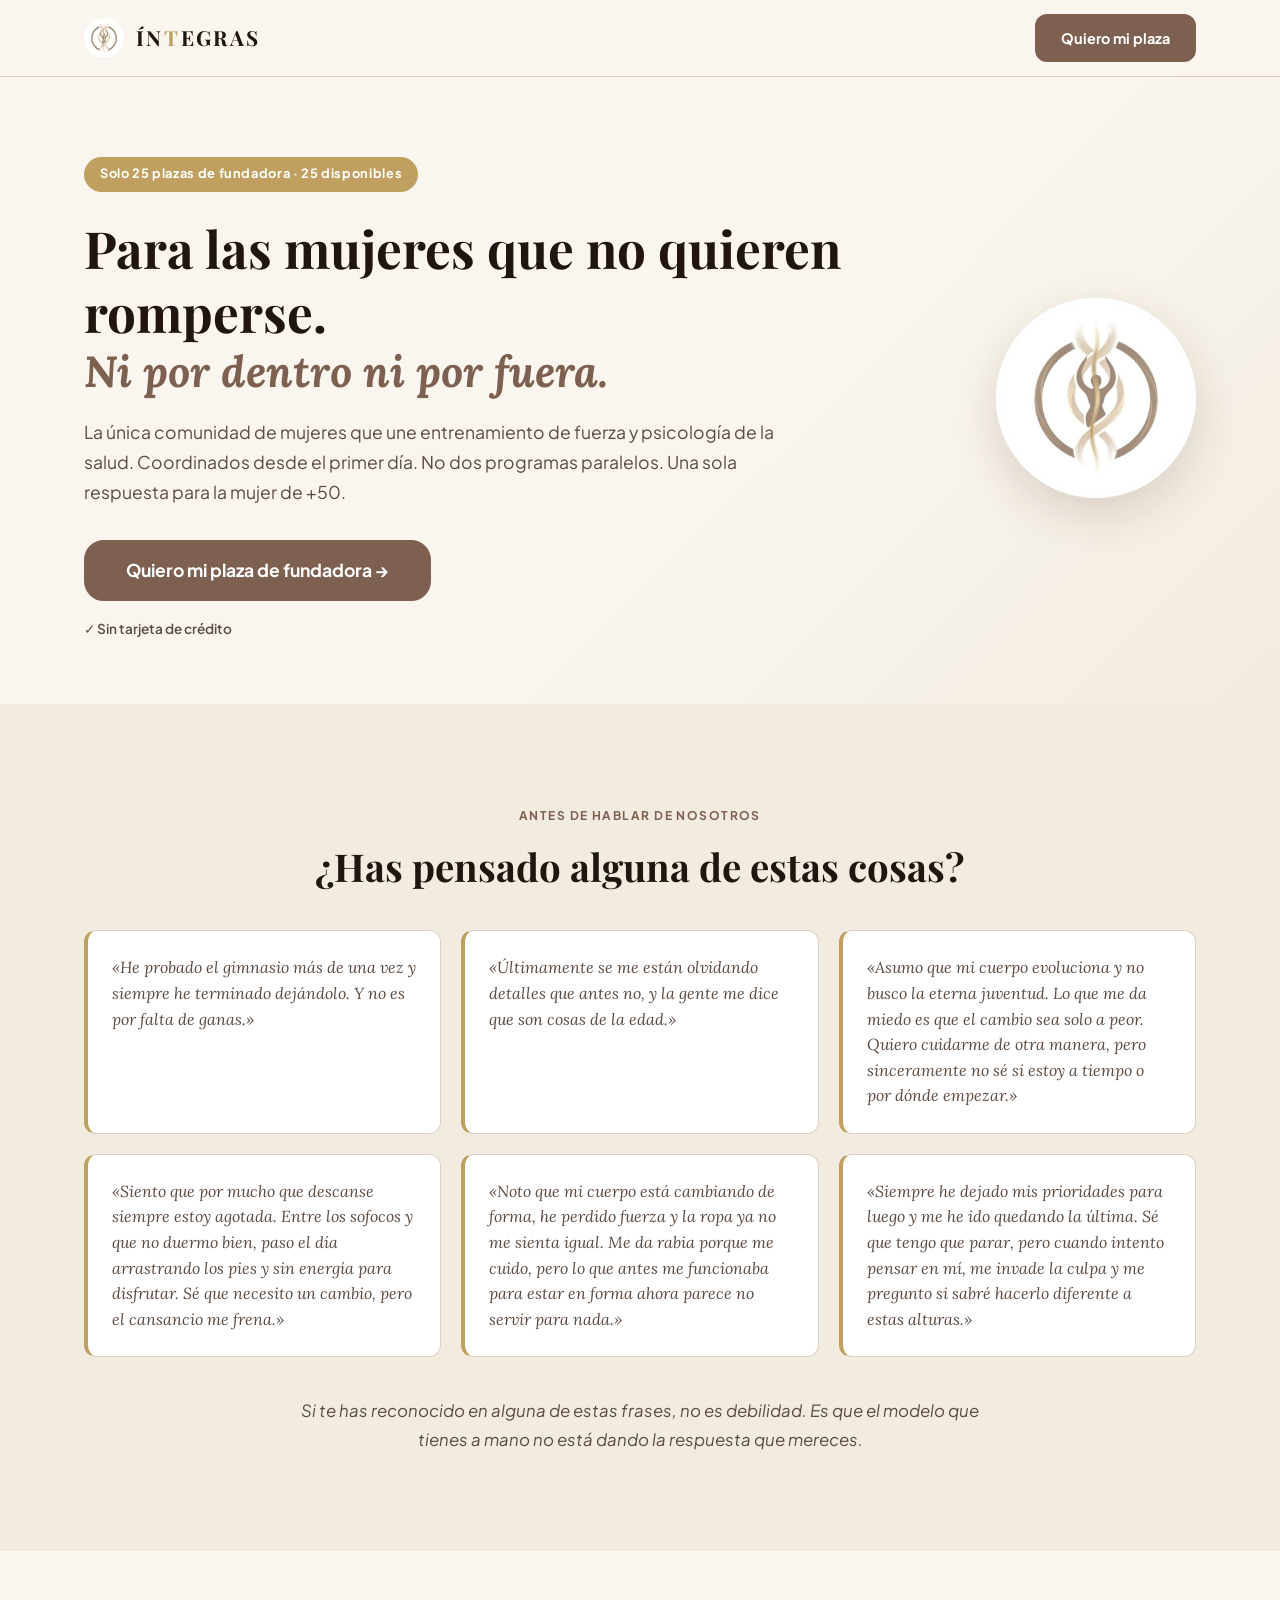
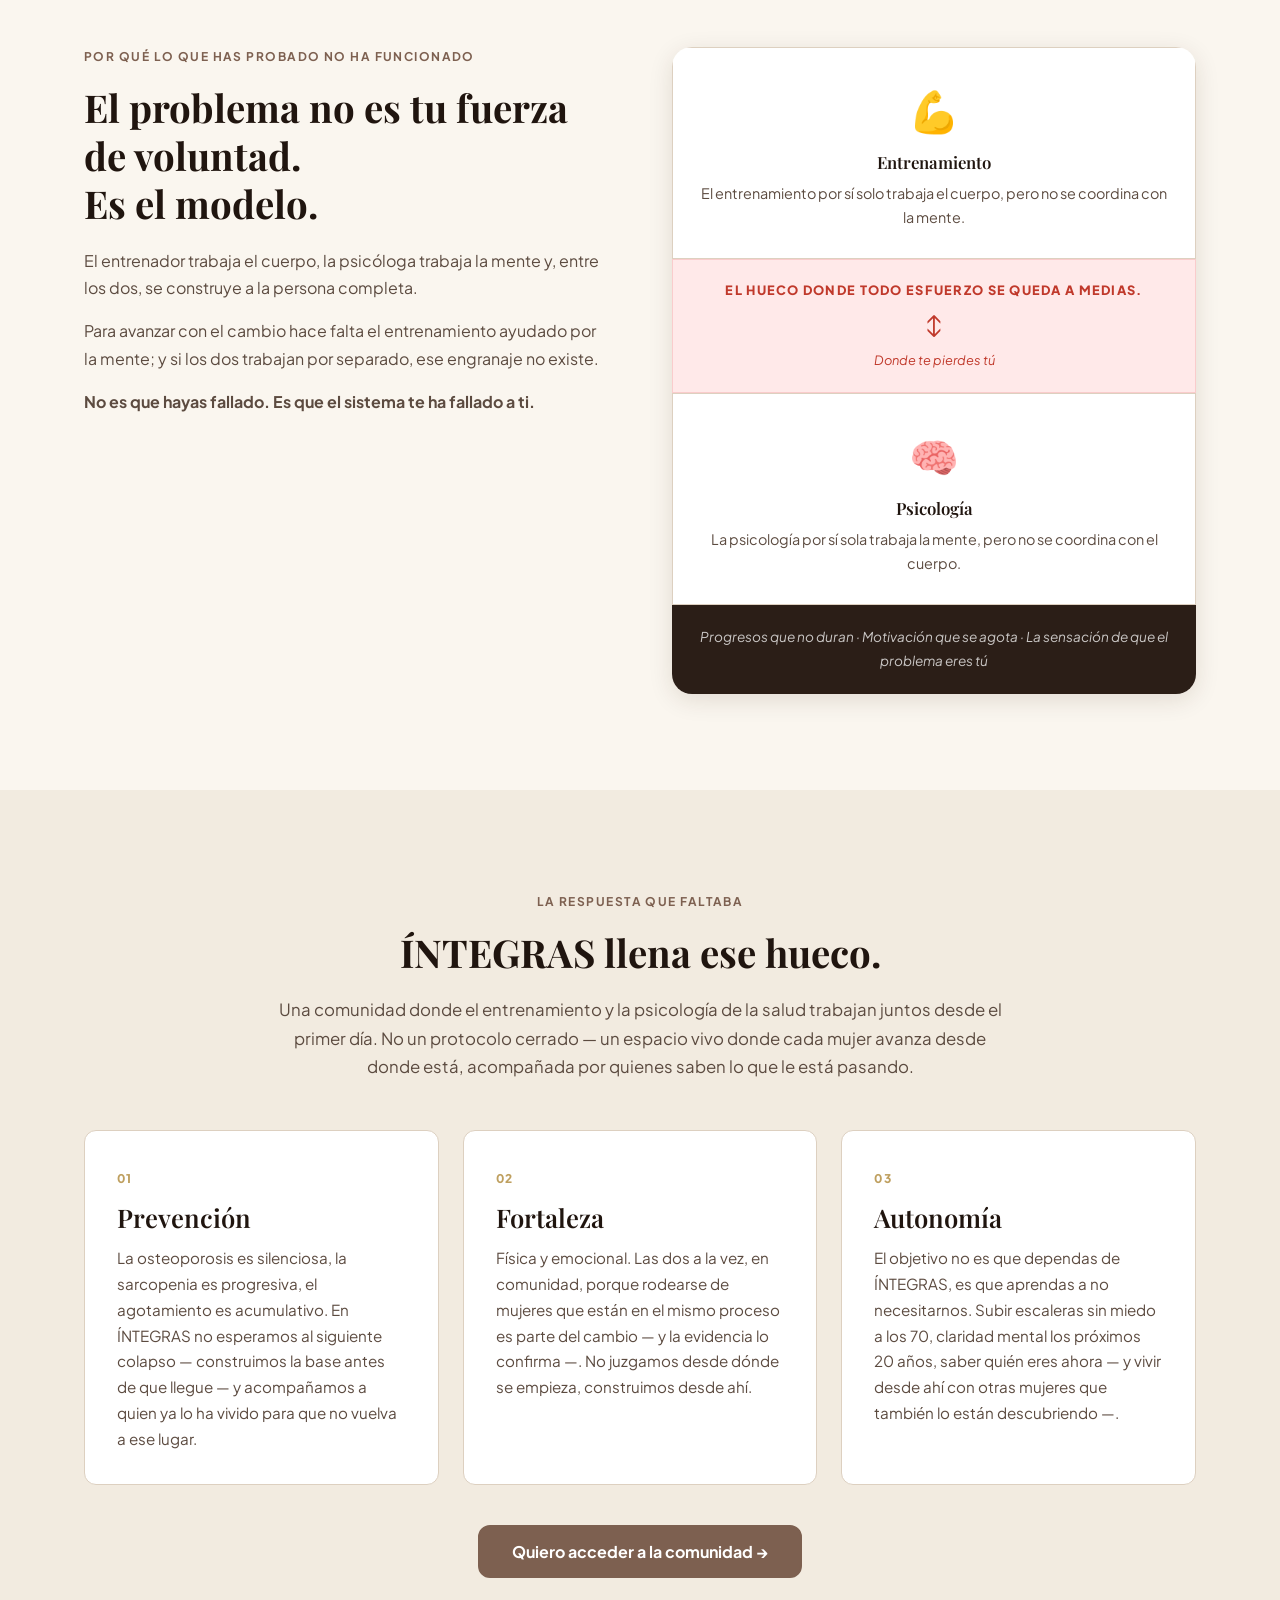
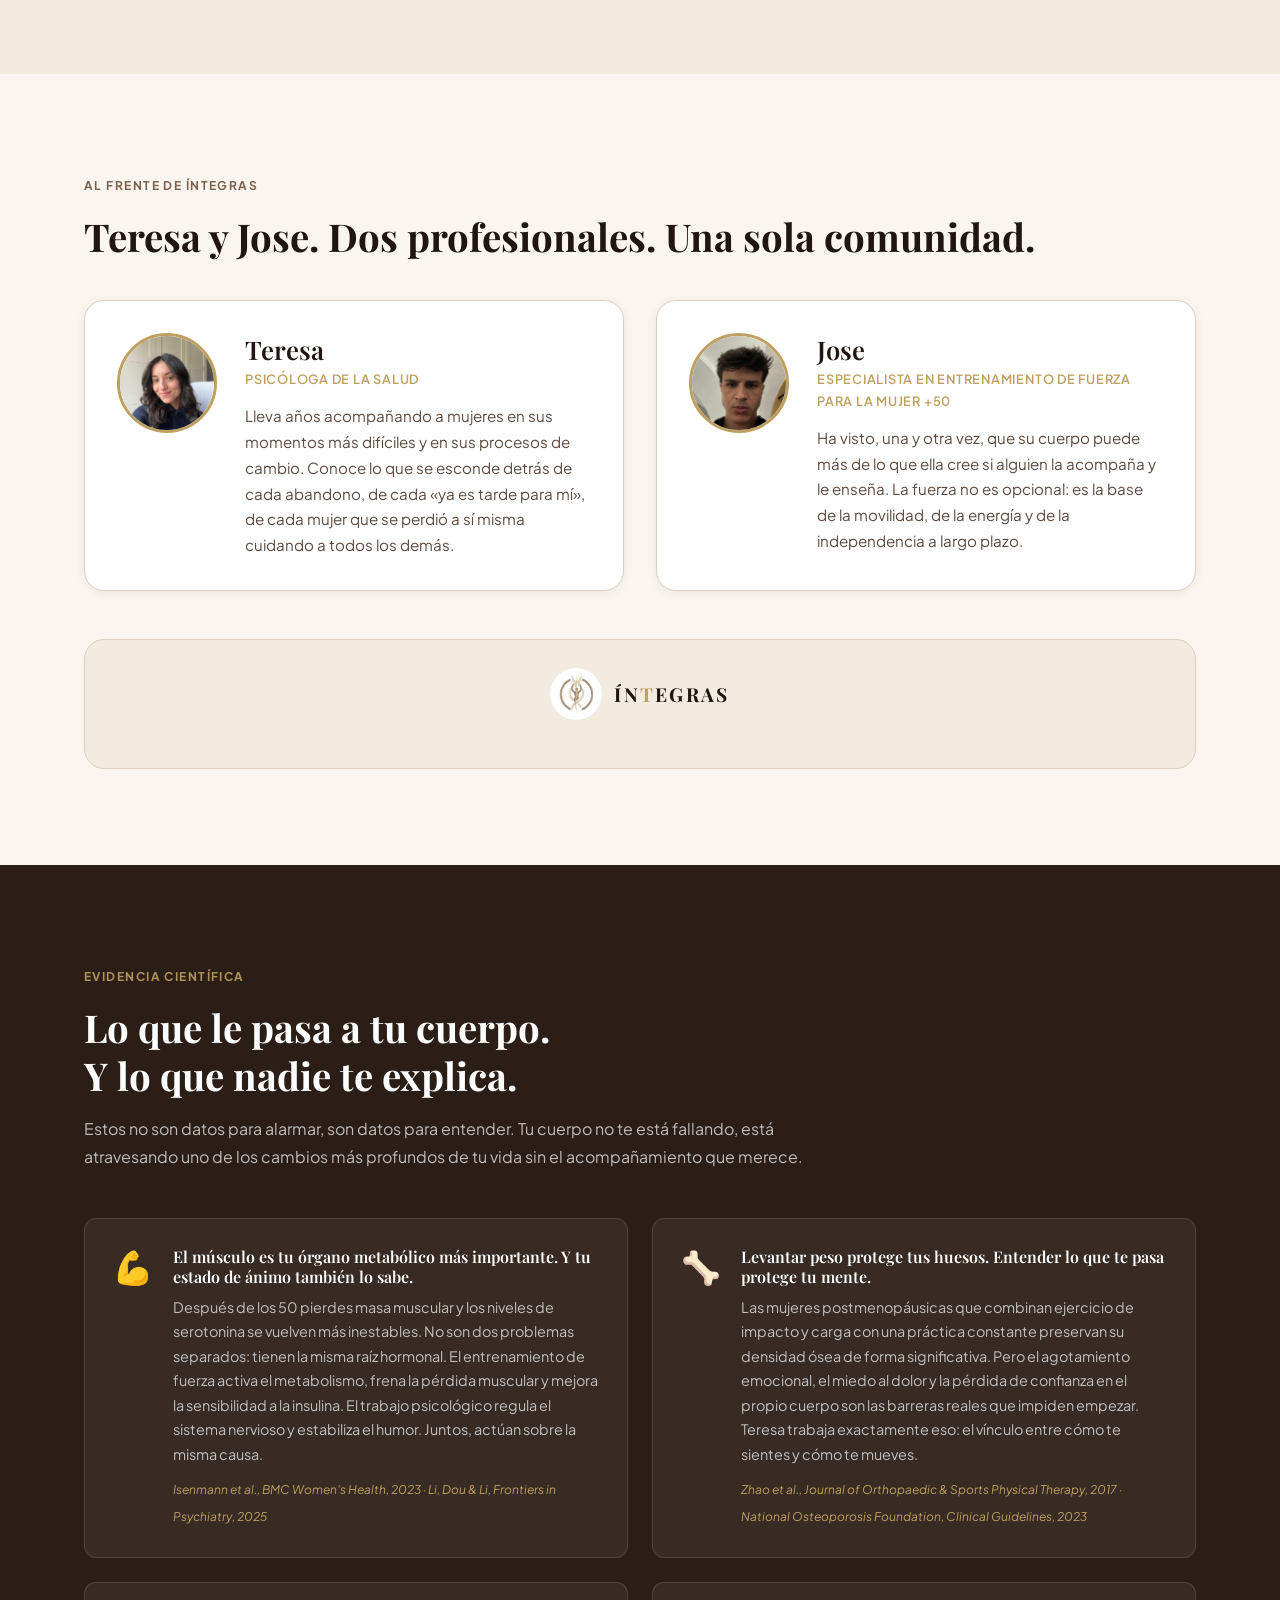
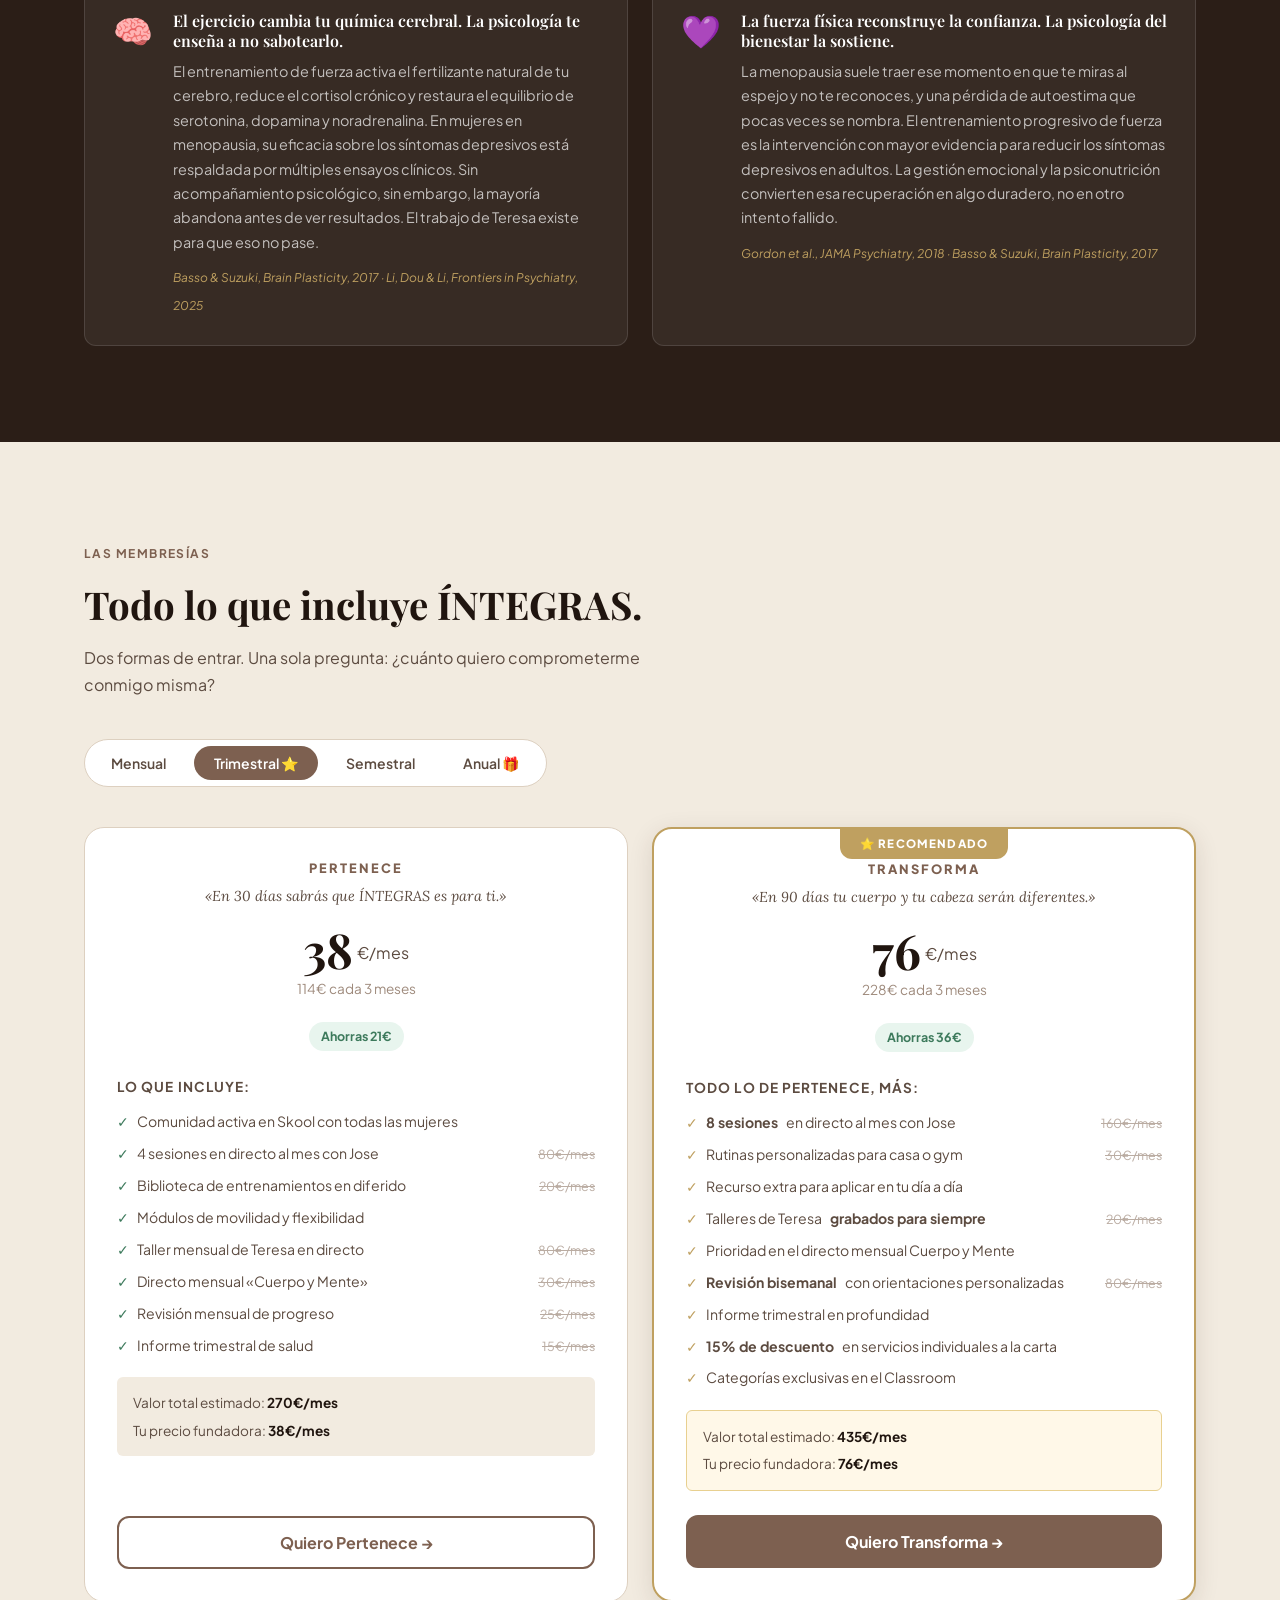
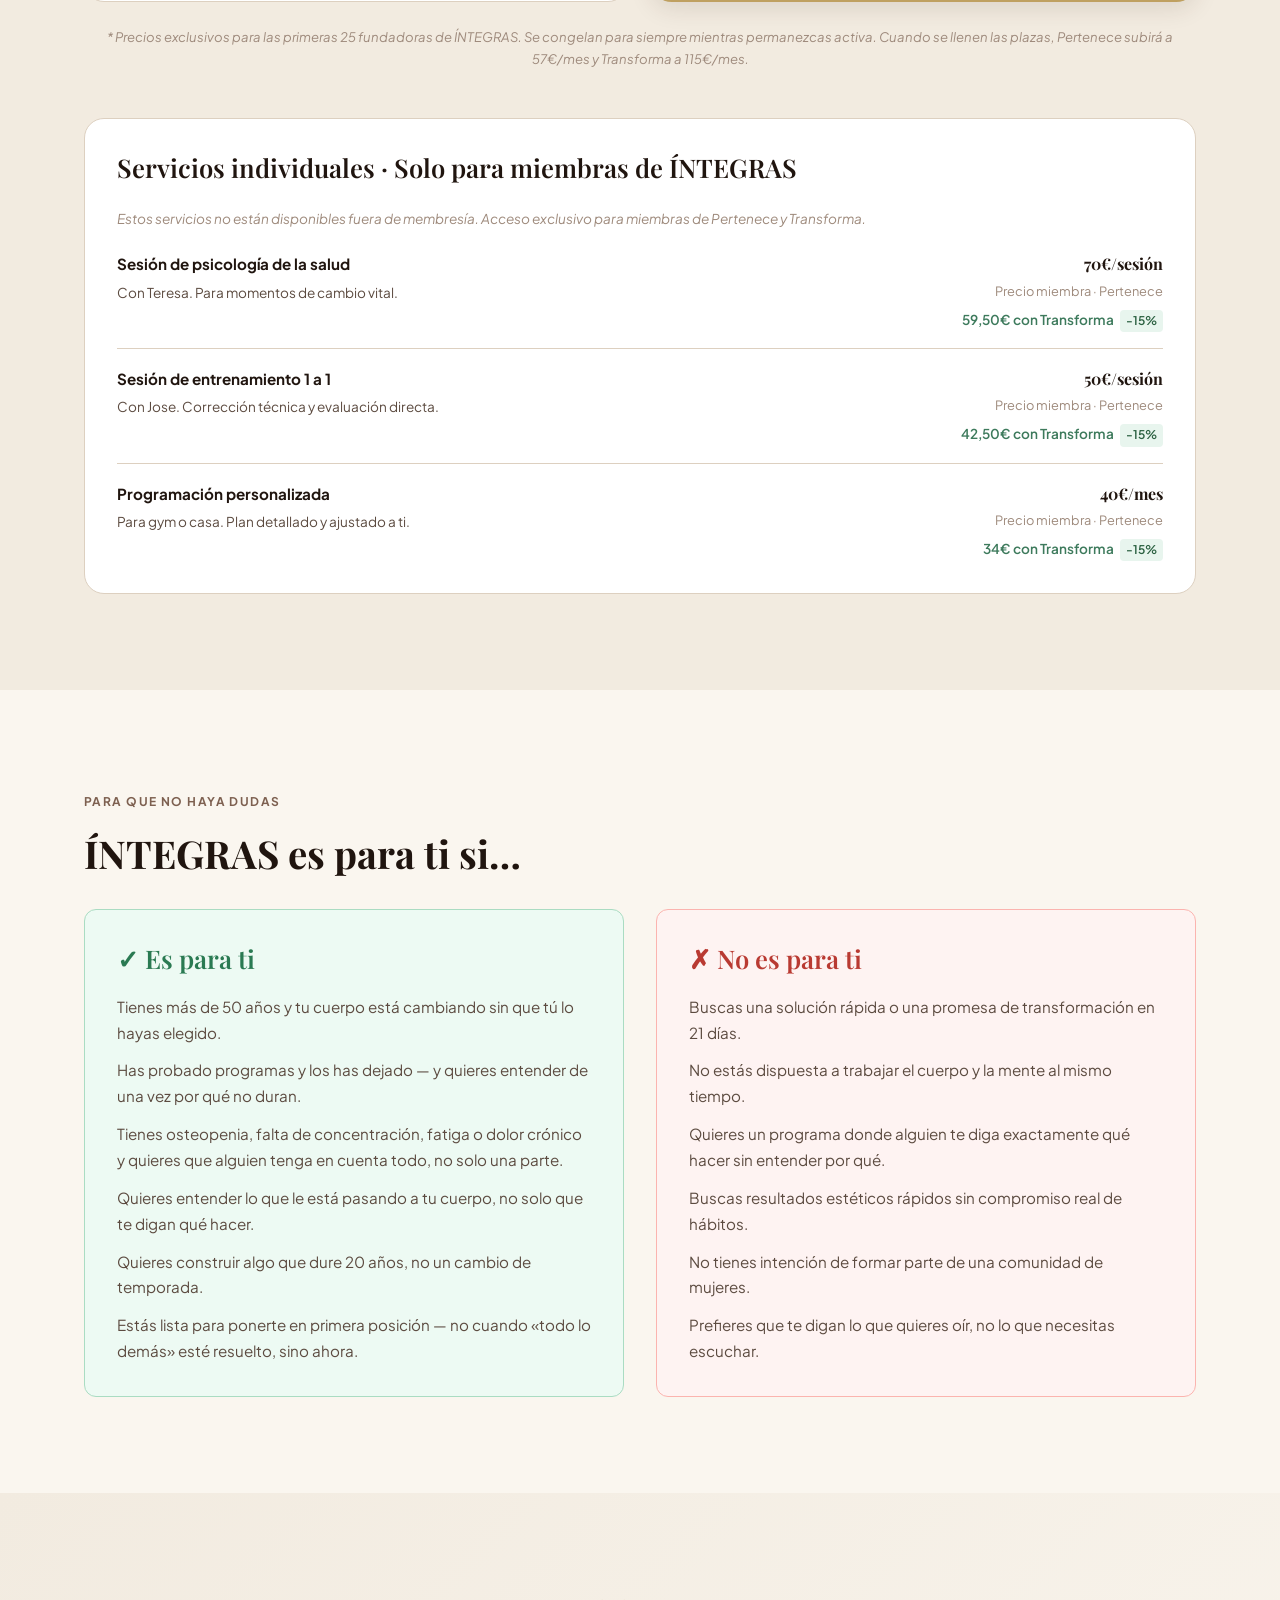
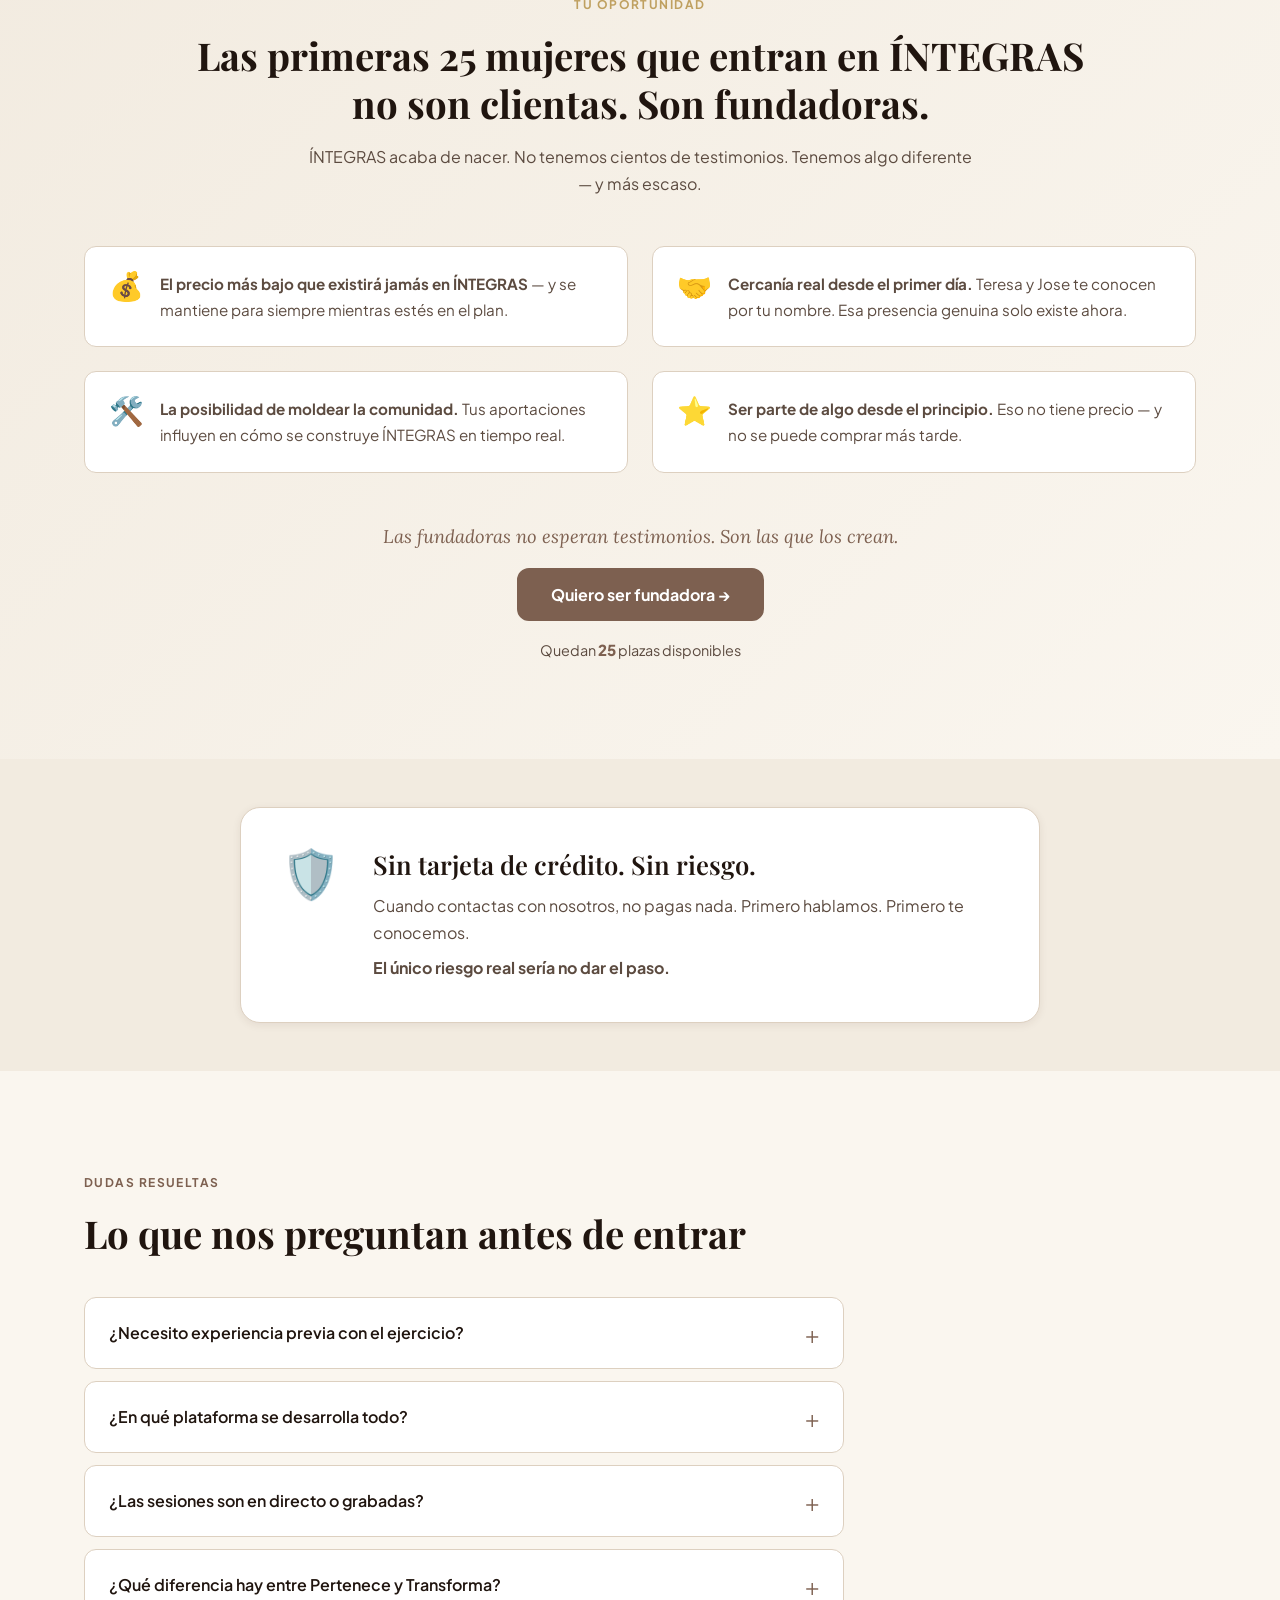
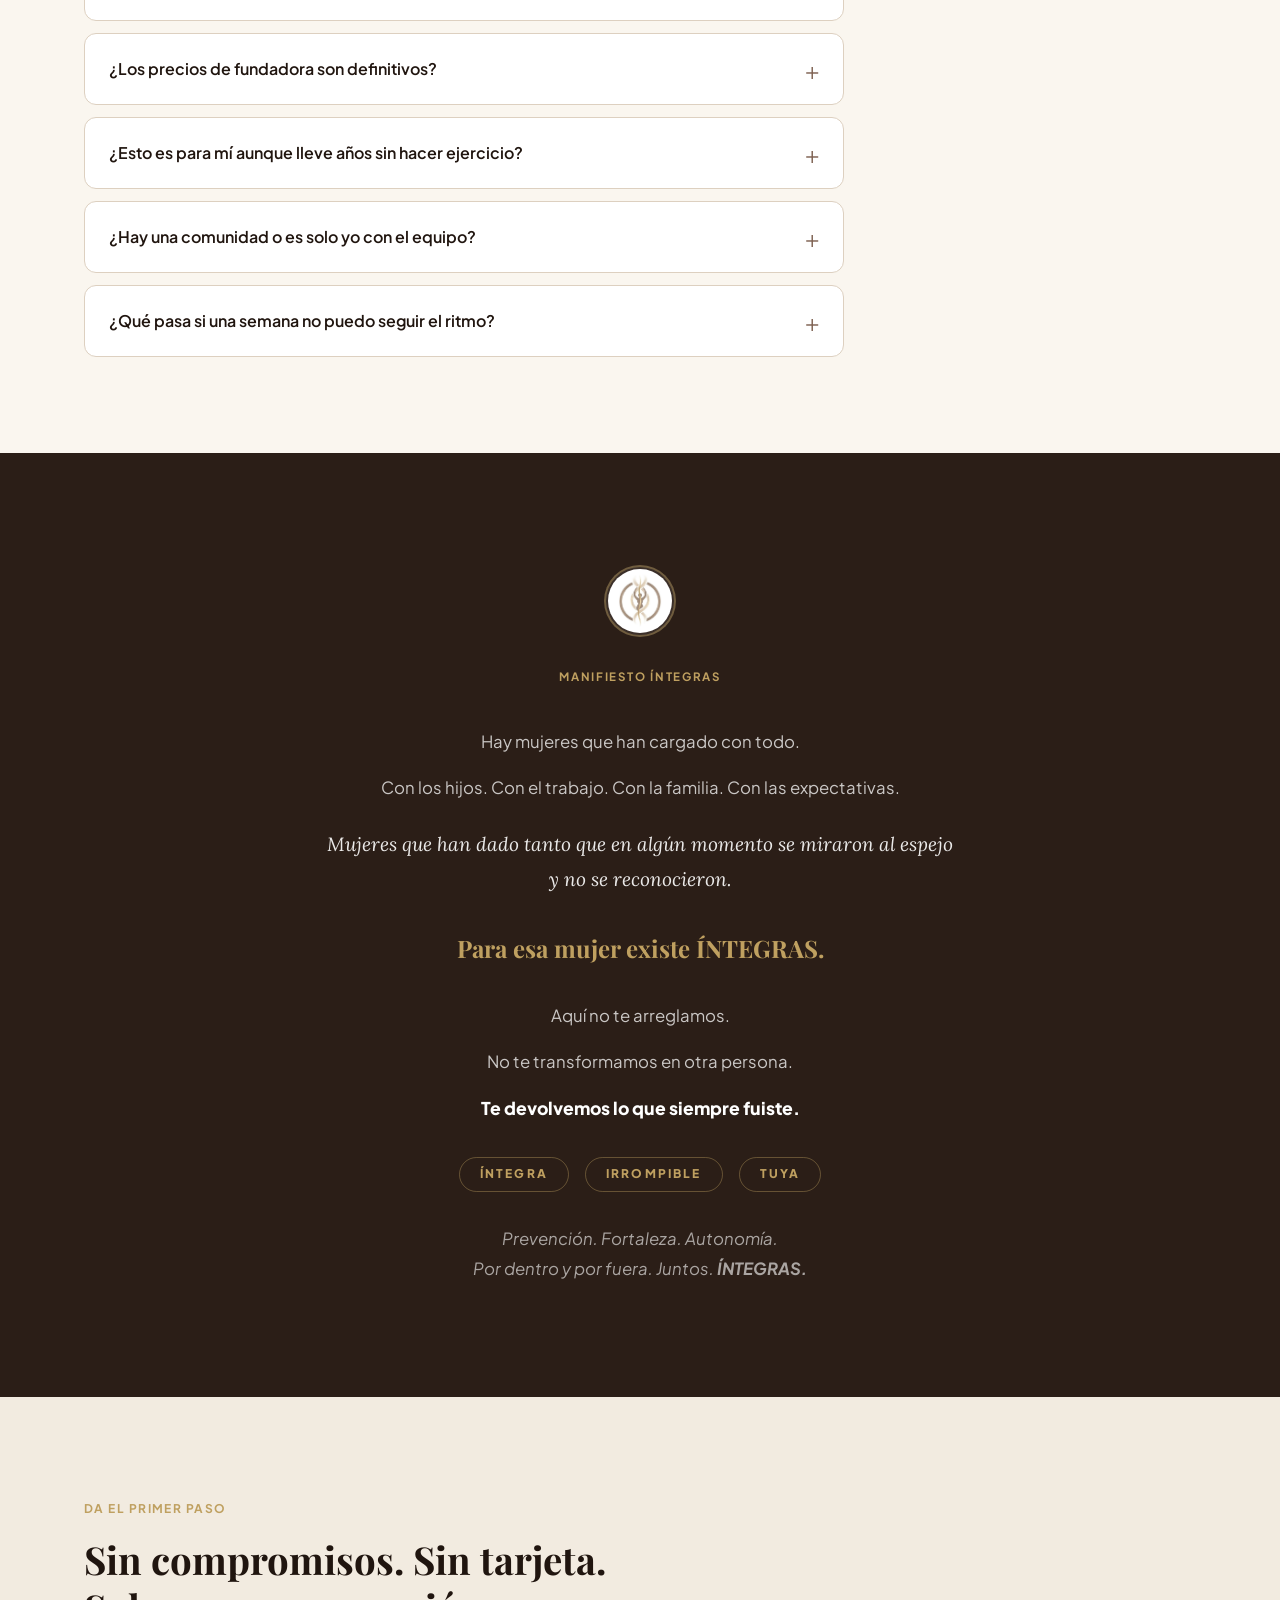
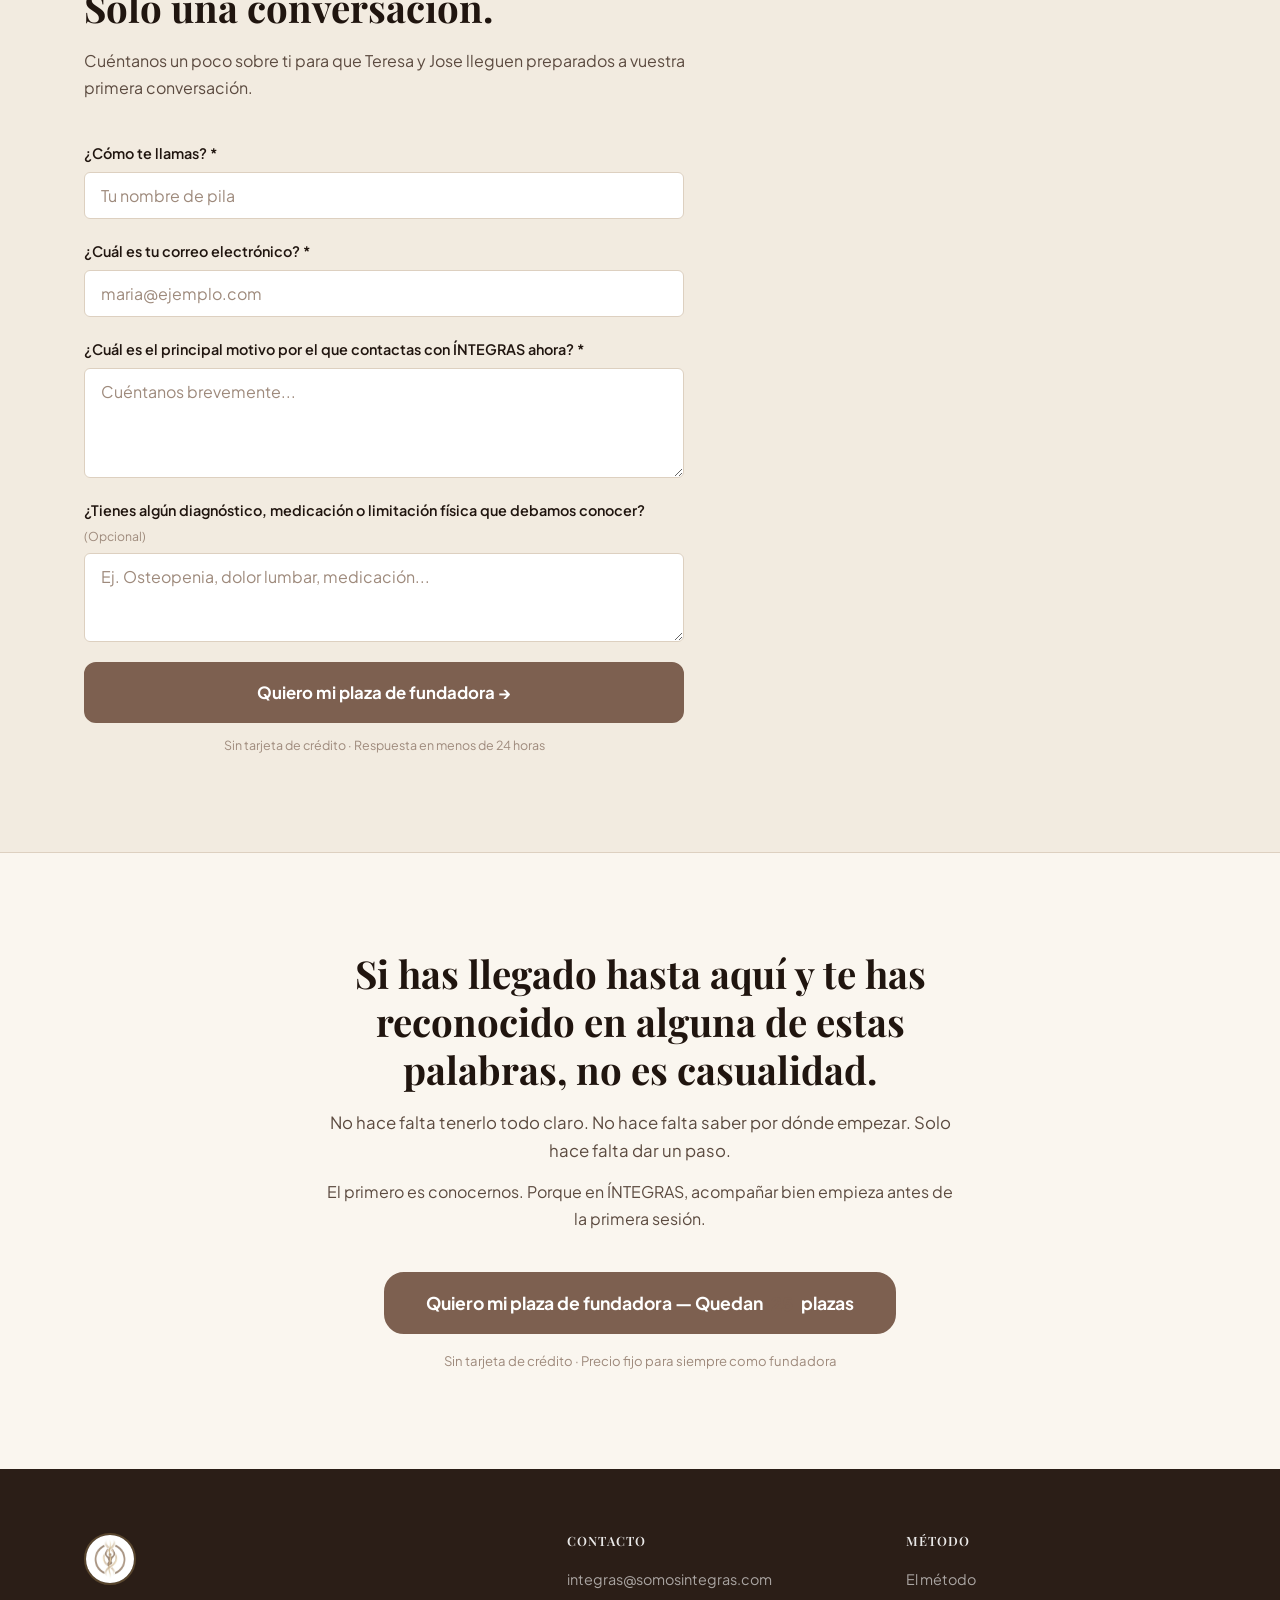
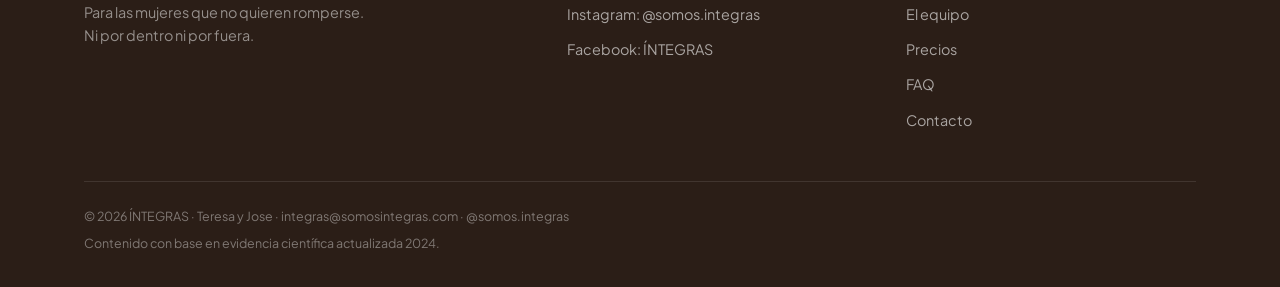
==== html/index.html @ 18d64b62 "feat: implement dynamic pricing selection, modal interactions, and lead capture logic" ====
<!DOCTYPE html>
<html lang="es">
<head>
    <meta charset="UTF-8">
    <meta name="viewport" content="width=device-width, initial-scale=1.0">
    <title>ÍNTEGRAS — Para las mujeres que no quieren romperse</title>

    <meta name="description" content="Entrenamiento de fuerza y psicología de la salud, coordinados. El método para la mujer de +50 que ya ha decidido que es su momento.">
    <meta property="og:title" content="ÍNTEGRAS — Para las mujeres que no quieren romperse">
    <meta property="og:description" content="El primer método que une fuerza y mente, coordinados desde el primer día.">
    <meta property="og:image" content="../images/logo.jpg">
    <meta property="og:type" content="website">
    <meta name="twitter:card" content="summary_large_image">

    <link rel="icon" href="data:image/svg+xml,<svg xmlns=%22http://www.w3.org/2000/svg%22 viewBox=%220 0 100 100%22><text y=%22.9em%22 font-size=%2290%22>💪</text></svg>">
    <link rel="preconnect" href="https://fonts.googleapis.com">
    <link rel="preconnect" href="https://fonts.gstatic.com" crossorigin>
    <link href="https://fonts.googleapis.com/css2?family=Lora:ital,wght@0,400;0,600;1,400;1,600&family=Playfair+Display:ital,wght@0,700;1,700&family=Plus+Jakarta+Sans:wght@400;600;700;800&display=swap" rel="stylesheet">
    <link rel="stylesheet" href="../css/styles.css">
</head>
<body>

<!-- ============================================================
     HEADER — Logo + CTA única (Peep Laja: eliminar salidas)
     ============================================================ -->
<header class="header" id="top">
    <div class="container header-inner">
        <a href="#top" class="logo">
            <img src="../images/logo.jpg" alt="ÍNTEGRAS" class="logo-img">
            <span>ÍN<em>T</em>EGRAS</span>
        </a>
        <button class="btn-cta header-cta js-open-modal">Quiero mi plaza</button>
    </div>
</header>


<!-- ============================================================
     SECCIÓN 1 — HERO
     Wiebe: responde ¿qué es? ¿para quién? ¿qué hace por mí?
     Aagaard: CTA en primera persona + sub-copy que elimina ansiedad
     ============================================================ -->
<section class="hero" id="inicio">
    <div class="container hero-inner">
        <div class="hero-copy">
            <span class="urgency-pill">Solo 25 plazas de fundadora · <strong>25 disponibles</strong></span>

            <h1>
                Para las mujeres que no quieren romperse.<br>
                <span class="serif">Ni por dentro ni por fuera.</span>
            </h1>

            <p class="hero-sub">
                La única comunidad de mujeres que une entrenamiento de fuerza y psicología de la salud.
                Coordinados desde el primer día. No dos programas paralelos.
                Una sola respuesta para la mujer de +50.
            </p>

            <div class="hero-cta-group">
                <button class="btn-cta btn-lg js-open-modal">
                    Quiero mi plaza de fundadora →
                </button>
                <ul class="trust-bar">
                    <li>✓ Sin tarjeta de crédito</li>
                </ul>
            </div>
        </div>

        <div class="hero-visual">
            <img src="../images/logo.jpg" alt="ÍNTEGRAS" class="hero-logo-img">
        </div>
    </div>
</section>


<!-- ============================================================
     SECCIÓN 2 — RECONOCIMIENTO (Voice of Customer — Wiebe)
     Usa sus propias palabras. Antes de hablar del producto.
     ============================================================ -->
<section class="reconocimiento anim" id="reconocimiento">
    <div class="container">
        <span class="section-label">Antes de hablar de nosotros</span>
        <h2>¿Has pensado alguna de estas cosas?</h2>

        <div class="voc-grid">
            <div class="voc-item anim delay-1">
                «He probado el gimnasio más de una vez y siempre he terminado dejándolo. Y no es por falta de ganas.»
            </div>
            <div class="voc-item anim delay-2">
                «Últimamente se me están olvidando detalles que antes no, y la gente me dice que son cosas de la edad.»
            </div>
            <div class="voc-item anim delay-3">
                «Asumo que mi cuerpo evoluciona y no busco la eterna juventud. Lo que me da miedo es que el cambio sea solo a peor. Quiero cuidarme de otra manera, pero sinceramente no sé si estoy a tiempo o por dónde empezar.»
            </div>
            <div class="voc-item anim delay-4">
                «Siento que por mucho que descanse siempre estoy agotada. Entre los sofocos y que no duermo bien, paso el día arrastrando los pies y sin energía para disfrutar. Sé que necesito un cambio, pero el cansancio me frena.»
            </div>
            <div class="voc-item anim delay-1">
                «Noto que mi cuerpo está cambiando de forma, he perdido fuerza y la ropa ya no me sienta igual. Me da rabia porque me cuido, pero lo que antes me funcionaba para estar en forma ahora parece no servir para nada.»
            </div>
            <div class="voc-item anim delay-2">
                «Siempre he dejado mis prioridades para luego y me he ido quedando la última. Sé que tengo que parar, pero cuando intento pensar en mí, me invade la culpa y me pregunto si sabré hacerlo diferente a estas alturas.»
            </div>
        </div>

        <p class="voc-cierre anim">
            Si te has reconocido en alguna de estas frases, no es debilidad.
            Es que el modelo que tienes a mano no está dando la respuesta que mereces.
        </p>
    </div>
</section>


<!-- ============================================================
     SECCIÓN 3 — LA CAUSA RAÍZ (Schwartz: el mecanismo único)
     Por qué todo lo anterior falla. El hueco que ÍNTEGRAS llena.
     ============================================================ -->
<section class="causa anim" id="causa">
    <div class="container causa-inner">
        <div class="causa-copy">
            <span class="section-label">Por qué lo que has probado no ha funcionado</span>
            <h2>El problema no es tu fuerza de voluntad.<br>Es el modelo.</h2>
            <p>El entrenador trabaja el cuerpo, la psicóloga trabaja la mente y, entre los dos, se construye a la persona completa.</p>
            <p>Para avanzar con el cambio hace falta el entrenamiento ayudado por la mente; y si los dos trabajan por separado, ese engranaje no existe.</p>
            <p><strong>No es que hayas fallado. Es que el sistema te ha fallado a ti.</strong></p>
        </div>

        <div class="causa-diagram anim delay-2">
            <div class="diagrama-bloque bloque-a">
                <span>💪</span>
                <h4>Entrenamiento</h4>
                <p>El entrenamiento por sí solo trabaja el cuerpo, pero no se coordina con la mente.</p>
            </div>
            <div class="diagrama-gap">
                <span class="gap-label">El hueco donde todo esfuerzo se queda a medias.</span>
                <span class="gap-icon">↕</span>
                <small>Donde te pierdes tú</small>
            </div>
            <div class="diagrama-bloque bloque-b">
                <span>🧠</span>
                <h4>Psicología</h4>
                <p>La psicología por sí sola trabaja la mente, pero no se coordina con el cuerpo.</p>
            </div>
            <div class="diagrama-resultado">
                Progresos que no duran · Motivación que se agota · La sensación de que el problema eres tú
            </div>
        </div>
    </div>
</section>


<!-- ============================================================
     SECCIÓN 4 — LA SOLUCIÓN (Big Idea — Schwartz)
     El mecanismo único. Cómo ÍNTEGRAS resuelve lo que falla.
     ============================================================ -->
<section class="solucion anim" id="metodo">
    <div class="container">
        <span class="section-label">La respuesta que faltaba</span>
        <h2>ÍNTEGRAS llena ese hueco.</h2>
        <p class="solucion-sub">
            Una comunidad donde el entrenamiento y la psicología de la salud trabajan juntos desde el primer día.
            No un protocolo cerrado — un espacio vivo donde cada mujer avanza desde donde está,
            acompañada por quienes saben lo que le está pasando.
        </p>

        <div class="pilares-grid">
            <div class="pilar-card anim delay-1">
                <span class="pilar-num">01</span>
                <h3>Prevención</h3>
                <p>La osteoporosis es silenciosa, la sarcopenia es progresiva, el agotamiento es acumulativo. En ÍNTEGRAS no esperamos al siguiente colapso — construimos la base antes de que llegue — y acompañamos a quien ya lo ha vivido para que no vuelva a ese lugar.</p>
            </div>
            <div class="pilar-card anim delay-2">
                <span class="pilar-num">02</span>
                <h3>Fortaleza</h3>
                <p>Física y emocional. Las dos a la vez, en comunidad, porque rodearse de mujeres que están en el mismo proceso es parte del cambio — y la evidencia lo confirma —. No juzgamos desde dónde se empieza, construimos desde ahí.</p>
            </div>
            <div class="pilar-card anim delay-3">
                <span class="pilar-num">03</span>
                <h3>Autonomía</h3>
                <p>El objetivo no es que dependas de ÍNTEGRAS, es que aprendas a no necesitarnos. Subir escaleras sin miedo a los 70, claridad mental los próximos 20 años, saber quién eres ahora — y vivir desde ahí con otras mujeres que también lo están descubriendo —.</p>
            </div>
        </div>

        <div class="solucion-cta">
            <button class="btn-cta js-open-modal">Quiero acceder a la comunidad →</button>
        </div>
    </div>
</section>


<!-- ============================================================
     SECCIÓN 5 — EL EQUIPO (Credibilidad — Peep Laja)
     Trust building. Personas reales, no perfiles corporativos.
     ============================================================ -->
<section class="equipo anim" id="equipo">
    <div class="container">
        <span class="section-label">Al frente de ÍNTEGRAS</span>
        <h2>Teresa y Jose. Dos profesionales. Una sola comunidad.</h2>

        <div class="equipo-grid">
            <div class="equipo-card anim delay-1">
                <div class="equipo-foto-wrap">
                    <img src="../images/teresa.jpg" alt="Teresa, psicóloga de la salud en ÍNTEGRAS" class="equipo-foto foto-teresa">
                </div>
                <div class="equipo-info">
                    <h3>Teresa</h3>
                    <span class="equipo-rol">Psicóloga de la salud</span>
                    <p>Lleva años acompañando a mujeres en sus momentos más difíciles y en sus procesos de cambio. Conoce lo que se esconde detrás de cada abandono, de cada «ya es tarde para mí», de cada mujer que se perdió a sí misma cuidando a todos los demás.</p>
                </div>
            </div>

            <div class="equipo-card anim delay-2">
                <div class="equipo-foto-wrap">
                    <img src="../images/jose.jpg" alt="Jose, especialista en entrenamiento de fuerza para mujer +50" class="equipo-foto foto-jose">
                </div>
                <div class="equipo-info">
                    <h3>Jose</h3>
                    <span class="equipo-rol">Especialista en entrenamiento de fuerza para la mujer +50</span>
                    <p>Ha visto, una y otra vez, que su cuerpo puede más de lo que ella cree si alguien la acompaña y le enseña. La fuerza no es opcional: es la base de la movilidad, de la energía y de la independencia a largo plazo.</p>
                </div>
            </div>
        </div>

        <div class="origen-block anim delay-3">
            <div class="origen-logo-wrap">
                <img src="../images/logo.jpg" alt="ÍNTEGRAS">
                <span>ÍN<em>T</em>EGRAS</span>
            </div>
        </div>
    </div>
</section>


<!-- ============================================================
     SECCIÓN 6 — EVIDENCIA (Proof — Peep Laja)
     Datos reales que validan el problema. Sin alarmar. Para entender.
     ============================================================ -->
<section class="datos anim" id="datos">
    <div class="container">
        <span class="section-label">Evidencia científica</span>
        <h2>Lo que le pasa a tu cuerpo.<br>Y lo que nadie te explica.</h2>
        <p class="datos-sub">Estos no son datos para alarmar, son datos para entender. Tu cuerpo no te está fallando, está atravesando uno de los cambios más profundos de tu vida sin el acompañamiento que merece.</p>

        <div class="datos-grid">
            <div class="dato-card anim delay-1">
                <span class="dato-emoji">💪</span>
                <div>
                    <h3>El músculo es tu órgano metabólico más importante. Y tu estado de ánimo también lo sabe.</h3>
                    <p>Después de los 50 pierdes masa muscular y los niveles de serotonina se vuelven más inestables. No son dos problemas separados: tienen la misma raíz hormonal. El entrenamiento de fuerza activa el metabolismo, frena la pérdida muscular y mejora la sensibilidad a la insulina. El trabajo psicológico regula el sistema nervioso y estabiliza el humor. Juntos, actúan sobre la misma causa.</p>
                    <span class="dato-fuente">Isenmann et al., BMC Women's Health, 2023 · Li, Dou &amp; Li, Frontiers in Psychiatry, 2025</span>
                </div>
            </div>
            <div class="dato-card anim delay-2">
                <span class="dato-emoji">🦴</span>
                <div>
                    <h3>Levantar peso protege tus huesos. Entender lo que te pasa protege tu mente.</h3>
                    <p>Las mujeres postmenopáusicas que combinan ejercicio de impacto y carga con una práctica constante preservan su densidad ósea de forma significativa. Pero el agotamiento emocional, el miedo al dolor y la pérdida de confianza en el propio cuerpo son las barreras reales que impiden empezar. Teresa trabaja exactamente eso: el vínculo entre cómo te sientes y cómo te mueves.</p>
                    <span class="dato-fuente">Zhao et al., Journal of Orthopaedic &amp; Sports Physical Therapy, 2017 · National Osteoporosis Foundation, Clinical Guidelines, 2023</span>
                </div>
            </div>
            <div class="dato-card anim delay-3">
                <span class="dato-emoji">🧠</span>
                <div>
                    <h3>El ejercicio cambia tu química cerebral. La psicología te enseña a no sabotearlo.</h3>
                    <p>El entrenamiento de fuerza activa el fertilizante natural de tu cerebro, reduce el cortisol crónico y restaura el equilibrio de serotonina, dopamina y noradrenalina. En mujeres en menopausia, su eficacia sobre los síntomas depresivos está respaldada por múltiples ensayos clínicos. Sin acompañamiento psicológico, sin embargo, la mayoría abandona antes de ver resultados. El trabajo de Teresa existe para que eso no pase.</p>
                    <span class="dato-fuente">Basso &amp; Suzuki, Brain Plasticity, 2017 · Li, Dou &amp; Li, Frontiers in Psychiatry, 2025</span>
                </div>
            </div>
            <div class="dato-card anim delay-4">
                <span class="dato-emoji">💜</span>
                <div>
                    <h3>La fuerza física reconstruye la confianza. La psicología del bienestar la sostiene.</h3>
                    <p>La menopausia suele traer ese momento en que te miras al espejo y no te reconoces, y una pérdida de autoestima que pocas veces se nombra. El entrenamiento progresivo de fuerza es la intervención con mayor evidencia para reducir los síntomas depresivos en adultos. La gestión emocional y la psiconutrición convierten esa recuperación en algo duradero, no en otro intento fallido.</p>
                    <span class="dato-fuente">Gordon et al., JAMA Psychiatry, 2018 · Basso &amp; Suzuki, Brain Plasticity, 2017</span>
                </div>
            </div>
        </div>
    </div>
</section>


<!-- ============================================================
     SECCIÓN 7 — LA OFERTA (Value Stack — Hormozi / Brunson)
     Muestra el valor ANTES del precio. Selector de periodo.
     ============================================================ -->
<section class="oferta anim" id="tarifas">
    <div class="container">
        <span class="section-label">Las membresías</span>
        <h2>Todo lo que incluye ÍNTEGRAS.</h2>
        <p class="oferta-sub">Dos formas de entrar. Una sola pregunta: ¿cuánto quiero comprometerme conmigo misma?</p>

        <div class="period-selector">
            <button class="period-btn" data-period="mensual">Mensual</button>
            <button class="period-btn active" data-period="trimestral">Trimestral ⭐</button>
            <button class="period-btn" data-period="semestral">Semestral</button>
            <button class="period-btn" data-period="anual">Anual 🎁</button>
        </div>

        <div class="planes-grid">

            <!-- PLAN PERTENECE -->
            <div class="plan-card" id="plan-pertenece">
                <div class="plan-head">
                    <h3 class="plan-nombre">PERTENECE</h3>
                    <p class="plan-claim">«En 30 días sabrás que ÍNTEGRAS es para ti.»</p>
                    <div class="plan-precio-wrap">
                        <span class="plan-precio" id="price-pertenece">40</span>
                        <span class="plan-precio-suf" id="suffix-pertenece">€/mes</span>
                    </div>
                    <p class="plan-total" id="total-pertenece">114€ cada 3 meses</p>
                    <p class="plan-precio-nota" id="nota-pertenece"></p>
                    <span class="plan-ahorro" id="saving-pertenece">Ahorras 21€</span>
                </div>

                <div class="plan-value-stack">
                    <p class="valor-titulo">Lo que incluye:</p>
                    <ul class="valor-lista">
                        <li><span class="ck">✓</span> Comunidad activa en Skool con todas las mujeres</li>
                        <li><span class="ck">✓</span> 4 sesiones en directo al mes con Jose <em class="val">80€/mes</em></li>
                        <li><span class="ck">✓</span> Biblioteca de entrenamientos en diferido <em class="val">20€/mes</em></li>
                        <li><span class="ck">✓</span> Módulos de movilidad y flexibilidad</li>
                        <li><span class="ck">✓</span> Taller mensual de Teresa en directo <em class="val">80€/mes</em></li>
                        <li><span class="ck">✓</span> Directo mensual «Cuerpo y Mente» <em class="val">30€/mes</em></li>
                        <li><span class="ck">✓</span> Revisión mensual de progreso <em class="val">25€/mes</em></li>
                        <li><span class="ck">✓</span> Informe trimestral de salud <em class="val">15€/mes</em></li>
                    </ul>
                    <div class="valor-resumen">
                        <span>Valor total estimado: <strong>270€/mes</strong></span>
                        <span>Tu precio fundadora: <strong id="pdisplay-pertenece">40€/mes</strong></span>
                    </div>
                </div>

                <button class="btn-cta btn-outline js-open-modal" data-plan="pertenece">Quiero Pertenece →</button>
            </div>

            <!-- PLAN TRANSFORMA -->
            <div class="plan-card plan-destacado" id="plan-transforma">
                <div class="plan-badge-top">⭐ RECOMENDADO</div>
                <div class="plan-head">
                    <h3 class="plan-nombre">TRANSFORMA</h3>
                    <p class="plan-claim">«En 90 días tu cuerpo y tu cabeza serán diferentes.»</p>
                    <div class="plan-precio-wrap">
                        <span class="plan-precio" id="price-transforma">80</span>
                        <span class="plan-precio-suf" id="suffix-transforma">€/mes</span>
                    </div>
                    <p class="plan-total" id="total-transforma">228€ cada 3 meses</p>
                    <p class="plan-precio-nota" id="nota-transforma"></p>
                    <span class="plan-ahorro" id="saving-transforma">Ahorras 36€</span>
                </div>

                <div class="plan-value-stack">
                    <p class="valor-titulo">Todo lo de Pertenece, más:</p>
                    <ul class="valor-lista">
                        <li><span class="ck plus">✓</span> <strong>8 sesiones</strong> en directo al mes con Jose <em class="val">160€/mes</em></li>
                        <li><span class="ck plus">✓</span> Rutinas personalizadas para casa o gym <em class="val">30€/mes</em></li>
                        <li><span class="ck plus">✓</span> Recurso extra para aplicar en tu día a día</li>
                        <li><span class="ck plus">✓</span> Talleres de Teresa <strong>grabados para siempre</strong> <em class="val">20€/mes</em></li>
                        <li><span class="ck plus">✓</span> Prioridad en el directo mensual Cuerpo y Mente</li>
                        <li><span class="ck plus">✓</span> <strong>Revisión bisemanal</strong> con orientaciones personalizadas <em class="val">80€/mes</em></li>
                        <li><span class="ck plus">✓</span> Informe trimestral en profundidad</li>
                        <li><span class="ck plus">✓</span> <strong>15% de descuento</strong> en servicios individuales a la carta</li>
                        <li><span class="ck plus">✓</span> Categorías exclusivas en el Classroom</li>
                    </ul>
                    <div class="valor-resumen valor-resumen-dest">
                        <span>Valor total estimado: <strong>435€/mes</strong></span>
                        <span>Tu precio fundadora: <strong id="pdisplay-transforma">80€/mes</strong></span>
                    </div>
                </div>

                <button class="btn-cta js-open-modal" data-plan="transforma">Quiero Transforma →</button>
            </div>
        </div>

        <p class="plan-nota">
            * Precios exclusivos para las primeras 25 fundadoras de ÍNTEGRAS. Se congelan para siempre
            mientras permanezcas activa. Cuando se llenen las plazas, Pertenece subirá a 57€/mes y Transforma a 115€/mes.
        </p>

        <!-- Servicios a la carta -->
        <div class="carta-wrap anim">
            <h3>Servicios individuales · Solo para miembras de ÍNTEGRAS</h3>
            <p class="carta-nota">Estos servicios no están disponibles fuera de membresía. Acceso exclusivo para miembras de Pertenece y Transforma.</p>
            <div class="carta-grid">
                <div class="carta-item">
                    <div>
                        <strong>Sesión de psicología de la salud</strong>
                        <p>Con Teresa. Para momentos de cambio vital.</p>
                    </div>
                    <div class="carta-precios">
                        <span class="carta-precio">70€/sesión</span>
                        <span class="carta-desc-pertenece">Precio miembra · Pertenece</span>
                        <span class="carta-desc-transforma">59,50€ con Transforma <span class="carta-dto">-15%</span></span>
                    </div>
                </div>
                <div class="carta-item">
                    <div>
                        <strong>Sesión de entrenamiento 1 a 1</strong>
                        <p>Con Jose. Corrección técnica y evaluación directa.</p>
                    </div>
                    <div class="carta-precios">
                        <span class="carta-precio">50€/sesión</span>
                        <span class="carta-desc-pertenece">Precio miembra · Pertenece</span>
                        <span class="carta-desc-transforma">42,50€ con Transforma <span class="carta-dto">-15%</span></span>
                    </div>
                </div>
                <div class="carta-item">
                    <div>
                        <strong>Programación personalizada</strong>
                        <p>Para gym o casa. Plan detallado y ajustado a ti.</p>
                    </div>
                    <div class="carta-precios">
                        <span class="carta-precio">40€/mes</span>
                        <span class="carta-desc-pertenece">Precio miembra · Pertenece</span>
                        <span class="carta-desc-transforma">34€ con Transforma <span class="carta-dto">-15%</span></span>
                    </div>
                </div>
            </div>
        </div>
    </div>
</section>


<!-- ============================================================
     SECCIÓN 8 — PARA QUIÉN / NO PARA QUIÉN (Hormozi)
     Qualifica al lead. Aumenta deseo en los correctos.
     ============================================================ -->
<section class="para-quien anim" id="para-quien">
    <div class="container">
        <span class="section-label">Para que no haya dudas</span>
        <h2>ÍNTEGRAS es para ti si…</h2>

        <div class="pq-grid">
            <div class="pq-col es-para anim delay-1">
                <h3>✓ Es para ti</h3>
                <ul>
                    <li>Tienes más de 50 años y tu cuerpo está cambiando sin que tú lo hayas elegido.</li>
                    <li>Has probado programas y los has dejado — y quieres entender de una vez por qué no duran.</li>
                    <li>Tienes osteopenia, falta de concentración, fatiga o dolor crónico y quieres que alguien tenga en cuenta todo, no solo una parte.</li>
                    <li>Quieres entender lo que le está pasando a tu cuerpo, no solo que te digan qué hacer.</li>
                    <li>Quieres construir algo que dure 20 años, no un cambio de temporada.</li>
                    <li>Estás lista para ponerte en primera posición — no cuando «todo lo demás» esté resuelto, sino ahora.</li>
                </ul>
            </div>
            <div class="pq-col no-para anim delay-2">
                <h3>✗ No es para ti</h3>
                <ul>
                    <li>Buscas una solución rápida o una promesa de transformación en 21 días.</li>
                    <li>No estás dispuesta a trabajar el cuerpo y la mente al mismo tiempo.</li>
                    <li>Quieres un programa donde alguien te diga exactamente qué hacer sin entender por qué.</li>
                    <li>Buscas resultados estéticos rápidos sin compromiso real de hábitos.</li>
                    <li>No tienes intención de formar parte de una comunidad de mujeres.</li>
                    <li>Prefieres que te digan lo que quieres oír, no lo que necesitas escuchar.</li>
                </ul>
            </div>
        </div>
    </div>
</section>


<!-- ============================================================
     SECCIÓN 9 — FUNDADORAS (Brunson: urgencia honesta)
     El valor único del momento de lanzamiento.
     ============================================================ -->
<section class="fundadoras anim" id="fundadoras">
    <div class="container">
        <span class="section-label badge-gold-label">Tu oportunidad</span>
        <h2>Las primeras 25 mujeres que entran en ÍNTEGRAS<br>no son clientas. Son fundadoras.</h2>
        <p class="fundadoras-sub">ÍNTEGRAS acaba de nacer. No tenemos cientos de testimonios. Tenemos algo diferente — y más escaso.</p>

        <div class="fi-grid">
            <div class="fi-item anim delay-1">
                <span class="fi-icon">💰</span>
                <p><strong>El precio más bajo que existirá jamás en ÍNTEGRAS</strong> — y se mantiene para siempre mientras estés en el plan.</p>
            </div>
            <div class="fi-item anim delay-2">
                <span class="fi-icon">🤝</span>
                <p><strong>Cercanía real desde el primer día.</strong> Teresa y Jose te conocen por tu nombre. Esa presencia genuina solo existe ahora.</p>
            </div>
            <div class="fi-item anim delay-3">
                <span class="fi-icon">🛠️</span>
                <p><strong>La posibilidad de moldear la comunidad.</strong> Tus aportaciones influyen en cómo se construye ÍNTEGRAS en tiempo real.</p>
            </div>
            <div class="fi-item anim delay-4">
                <span class="fi-icon">⭐</span>
                <p><strong>Ser parte de algo desde el principio.</strong> Eso no tiene precio — y no se puede comprar más tarde.</p>
            </div>
        </div>

        <div class="fi-cierre anim">
            <p class="fi-frase">Las fundadoras no esperan testimonios. Son las que los crean.</p>
            <button class="btn-cta js-open-modal">Quiero ser fundadora →</button>
            <p class="plazas-aviso">Quedan <span class="plazas-num">25</span> plazas disponibles</p>
        </div>
    </div>
</section>


<!-- ============================================================
     SECCIÓN 10 — ELIMINACIÓN DE RIESGO (Aagaard + Hormozi)
     El miedo al compromiso es el freno nº1. Elimínalo aquí.
     ============================================================ -->
<section class="garantia anim">
    <div class="container garantia-inner">
        <div class="garantia-icon">🛡️</div>
        <div>
            <h3>Sin tarjeta de crédito. Sin riesgo.</h3>
            <p>Cuando contactas con nosotros, no pagas nada. Primero hablamos. Primero te conocemos.</p>
            <p><strong>El único riesgo real sería no dar el paso.</strong></p>
        </div>
    </div>
</section>


<!-- ============================================================
     SECCIÓN 11 — FAQ (Objeciones — Aagaard)
     Cada pregunta es una objeción disfrazada. Respóndela antes.
     ============================================================ -->
<section class="faq anim" id="faq">
    <div class="container">
        <span class="section-label">Dudas resueltas</span>
        <h2>Lo que nos preguntan antes de entrar</h2>

        <div class="faq-lista">
            <div class="faq-item">
                <button class="faq-preg">
                    <span>¿Necesito experiencia previa con el ejercicio?</span>
                    <span class="faq-icono">+</span>
                </button>
                <div class="faq-resp"><div class="faq-resp-inner">
                    No. Los entrenamientos de Jose están diseñados para cada mujer desde donde está, independientemente de su nivel previo. Empezamos desde cero si es necesario, con total seguridad y progresión.
                </div></div>
            </div>
            <div class="faq-item">
                <button class="faq-preg">
                    <span>¿En qué plataforma se desarrolla todo?</span>
                    <span class="faq-icono">+</span>
                </button>
                <div class="faq-resp"><div class="faq-resp-inner">
                    En Skool — una plataforma sencilla e intuitiva que integra el aula de contenidos, el foro de comunidad y el calendario de directos. Todo en un solo lugar, sin complicaciones técnicas.
                </div></div>
            </div>
            <div class="faq-item">
                <button class="faq-preg">
                    <span>¿Las sesiones son en directo o grabadas?</span>
                    <span class="faq-icono">+</span>
                </button>
                <div class="faq-resp"><div class="faq-resp-inner">
                    Hay sesiones en directo cada semana y contenido grabado disponible siempre. Si no puedes asistir, las sesiones de Jose quedan disponibles para verlas cuando quieras.
                </div></div>
            </div>
            <div class="faq-item">
                <button class="faq-preg">
                    <span>¿Qué diferencia hay entre Pertenece y Transforma?</span>
                    <span class="faq-icono">+</span>
                </button>
                <div class="faq-resp"><div class="faq-resp-inner">
                    Cuatro diferencias clave: el doble de sesiones semanales con Jose, los talleres de Teresa grabados y accesibles para siempre, la revisión bisemanal en lugar de mensual, y prioridad en el directo mensual Cuerpo y Mente. Si quieres acompañamiento real y activo, Transforma es el plan.
                </div></div>
            </div>
            <div class="faq-item">
                <button class="faq-preg">
                    <span>¿Los precios de fundadora son definitivos?</span>
                    <span class="faq-icono">+</span>
                </button>
                <div class="faq-resp"><div class="faq-resp-inner">
                    Sí. Los precios actuales son exclusivos para las primeras 25 fundadoras. Se congelan para siempre mientras permanezcas activa en tu plan. Cuando se llenen las 25 plazas, los precios para nuevas entradas subirán: Pertenece pasará a 57€/mes y Transforma a 115€/mes. Las fundadoras conservan su precio para siempre.
                </div></div>
            </div>
            <div class="faq-item">
                <button class="faq-preg">
                    <span>¿Esto es para mí aunque lleve años sin hacer ejercicio?</span>
                    <span class="faq-icono">+</span>
                </button>
                <div class="faq-resp"><div class="faq-resp-inner">
                    Especialmente para ti. La mayoría de mujeres que llegan a ÍNTEGRAS llevan tiempo paradas o han probado cosas que no funcionaron. Jose empieza desde donde estás — sin juicios, sin comparaciones, con total seguridad.
                </div></div>
            </div>
            <div class="faq-item">
                <button class="faq-preg">
                    <span>¿Hay una comunidad o es solo yo con el equipo?</span>
                    <span class="faq-icono">+</span>
                </button>
                <div class="faq-resp"><div class="faq-resp-inner">
                    Hay una comunidad entera de mujeres en tu misma etapa. El apoyo mutuo es uno de los valores más destacados por quienes ya están dentro. No estás sola en esto.
                </div></div>
            </div>
            <div class="faq-item">
                <button class="faq-preg">
                    <span>¿Qué pasa si una semana no puedo seguir el ritmo?</span>
                    <span class="faq-icono">+</span>
                </button>
                <div class="faq-resp"><div class="faq-resp-inner">
                    ÍNTEGRAS está diseñado para la vida real. Teresa trabaja ese momento contigo — la gestión del tiempo, la autocompasión, el regreso sin culpa. El método se adapta a ti, no al revés.
                </div></div>
            </div>
        </div>
    </div>
</section>


<!-- ============================================================
     SECCIÓN 12 — MANIFIESTO (Fondo oscuro — pausa emocional)
     ============================================================ -->
<section class="manifiesto" id="manifiesto">
    <div class="container manif-inner">
        <img src="../images/logo.jpg" alt="ÍNTEGRAS" class="manif-logo">
        <span class="manif-badge">Manifiesto ÍNTEGRAS</span>

        <p>Hay mujeres que han cargado con todo.</p>
        <p>Con los hijos. Con el trabajo. Con la familia. Con las expectativas.</p>
        <p class="manif-serif">Mujeres que han dado tanto que en algún momento se miraron al espejo y no se reconocieron.</p>

        <div class="manif-destaque">Para esa mujer existe ÍNTEGRAS.</div>

        <p>Aquí no te arreglamos.</p>
        <p>No te transformamos en otra persona.</p>
        <p class="manif-bold">Te devolvemos lo que siempre fuiste.</p>

        <div class="manif-tags">
            <span>ÍNTEGRA</span>
            <span>IRROMPIBLE</span>
            <span>TUYA</span>
        </div>

        <p class="manif-cierre">
            Prevención. Fortaleza. Autonomía.<br>
            Por dentro y por fuera. Juntos. <strong>ÍNTEGRAS.</strong>
        </p>
    </div>
</section>


<!-- ============================================================
     SECCIÓN 13 — FORMULARIO DE CONTACTO
     Aagaard: formulario mínimo, CTA primera persona, sub-copy
     ============================================================ -->
<section class="contacto anim" id="contacto">
    <div class="container">
        <span class="section-label badge-gold-label">Da el primer paso</span>
        <h2>Sin compromisos. Sin tarjeta.<br>Solo una conversación.</h2>
        <p class="contacto-sub">Cuéntanos un poco sobre ti para que Teresa y Jose lleguen preparados a vuestra primera conversación.</p>

        <div class="form-wrap">
            <form id="contact-form">
                <div class="form-group">
                    <label for="c-name">¿Cómo te llamas? *</label>
                    <input type="text" id="c-name" placeholder="Tu nombre de pila" required>
                </div>
                <div class="form-group">
                    <label for="c-email">¿Cuál es tu correo electrónico? *</label>
                    <input type="email" id="c-email" placeholder="maria@ejemplo.com" required>
                </div>
                <div class="form-group">
                    <label for="c-reason">¿Cuál es el principal motivo por el que contactas con ÍNTEGRAS ahora? *</label>
                    <textarea id="c-reason" rows="4" placeholder="Cuéntanos brevemente..." required></textarea>
                </div>
                <div class="form-group">
                    <label for="c-medical">¿Tienes algún diagnóstico, medicación o limitación física que debamos conocer? <span class="optional">(Opcional)</span></label>
                    <textarea id="c-medical" rows="3" placeholder="Ej. Osteopenia, dolor lumbar, medicación..."></textarea>
                </div>
                <button type="submit" class="btn-cta btn-full">Quiero mi plaza de fundadora →</button>
                <p class="form-disclaim">Sin tarjeta de crédito · Respuesta en menos de 24 horas</p>
            </form>

            <div id="contact-success" class="form-success" style="display:none;">
                <span class="success-ico">✨</span>
                <h3>¡Plaza reservada!</h3>
                <p>Has dado el primer paso para priorizarte.<br><br>
                <strong>Teresa o Jose te escribirán en las próximas 24 horas</strong> para darte la bienvenida y coordinar vuestra primera conversación.</p>
            </div>
        </div>
    </div>
</section>


<!-- ============================================================
     SECCIÓN 14 — CTA FINAL (Close — Brunson)
     Resumen. Urgencia honesta. Una sola acción.
     ============================================================ -->
<section class="cta-final anim" id="cta-final">
    <div class="container ctaf-inner">
        <h2>Si has llegado hasta aquí y te has reconocido en alguna de estas palabras, no es casualidad.</h2>
        <p class="ctaf-sub">No hace falta tenerlo todo claro. No hace falta saber por dónde empezar. Solo hace falta dar un paso.</p>
        <p class="ctaf-text">El primero es conocernos. Porque en ÍNTEGRAS, acompañar bien empieza antes de la primera sesión.</p>
        <button class="btn-cta btn-lg js-open-modal">
            Quiero mi plaza de fundadora — Quedan <span class="plazas-num">25</span> plazas
        </button>
        <p class="ctaf-trust">Sin tarjeta de crédito · Precio fijo para siempre como fundadora</p>
    </div>
</section>


<!-- ============================================================
     FOOTER
     ============================================================ -->
<footer class="footer">
    <div class="container">
        <div class="footer-grid">
            <div class="footer-brand">
                <img src="../images/logo.jpg" alt="ÍNTEGRAS" class="footer-logo">
                <p class="footer-tagline">Para las mujeres que no quieren romperse.<br>Ni por dentro ni por fuera.</p>
            </div>
            <div>
                <h4>Contacto</h4>
                <ul>
                    <li><a href="mailto:integras@somosintegras.com">integras@somosintegras.com</a></li>
                    <li><a href="https://instagram.com/somos.integras" target="_blank" rel="noopener">Instagram: @somos.integras</a></li>
                    <li><a href="https://www.facebook.com/profile.php?id=61589442186982" target="_blank" rel="noopener">Facebook: ÍNTEGRAS</a></li>
                </ul>
            </div>
            <div>
                <h4>Método</h4>
                <ul>
                    <li><a href="#metodo">El método</a></li>
                    <li><a href="#equipo">El equipo</a></li>
                    <li><a href="#tarifas">Precios</a></li>
                    <li><a href="#faq">FAQ</a></li>
                    <li><a href="#contacto">Contacto</a></li>
                </ul>
            </div>
        </div>
        <div class="footer-bottom">
            <p>© 2026 ÍNTEGRAS · Teresa y Jose · integras@somosintegras.com · @somos.integras</p>
            <p>Contenido con base en evidencia científica actualizada 2024.</p>
        </div>
    </div>
</footer>


<!-- ============================================================
     MODAL — Da el primer paso (mismos campos que el formulario)
     ============================================================ -->
<div class="modal-overlay" id="modal" aria-hidden="true">
    <div class="modal-box" role="dialog" aria-modal="true">
        <button class="modal-close" id="modal-close" aria-label="Cerrar">×</button>

        <div id="modal-form-wrap">
            <div class="modal-head">
                <img src="../images/logo.jpg" alt="ÍNTEGRAS" class="modal-logo">
                <h3>Da el primer paso.<br><span class="accent">Sin compromisos.</span></h3>
                <p>Cuéntanos un poco sobre ti para que Teresa y Jose lleguen preparados.</p>
            </div>

            <form id="modal-form">
                <div class="form-group">
                    <label for="m-name">¿Cómo te llamas? *</label>
                    <input type="text" id="m-name" placeholder="Tu nombre de pila" required>
                </div>
                <div class="form-group">
                    <label for="m-email">¿Cuál es tu correo electrónico? *</label>
                    <input type="email" id="m-email" placeholder="maria@ejemplo.com" required>
                </div>
                <div class="form-group">
                    <label for="m-reason">¿Cuál es el principal motivo por el que contactas? *</label>
                    <textarea id="m-reason" rows="3" placeholder="Cuéntanos brevemente..." required></textarea>
                </div>
                <div class="form-group">
                    <label for="m-medical">¿Tienes algún diagnóstico, medicación o limitación física? <span class="optional">(Opcional)</span></label>
                    <textarea id="m-medical" rows="2" placeholder="Ej. Osteopenia, dolor lumbar..."></textarea>
                </div>
                <button type="submit" class="btn-cta btn-full">Quiero mi plaza de fundadora →</button>
                <p class="form-disclaim">Sin tarjeta de crédito · Respuesta en menos de 24 horas</p>
            </form>
        </div>

        <div id="modal-success" class="form-success" style="display:none;">
            <span class="success-ico">✨</span>
            <h3>¡Plaza reservada!</h3>
            <p>Has dado el primer paso para priorizarte.<br><br>
            <strong>Teresa o Jose te escribirán en las próximas 24 horas</strong> para darte la bienvenida y coordinar vuestra primera conversación.</p>
            <button class="btn-cta btn-outline" id="modal-back" style="margin-top:1.5rem;width:100%">Volver a la página</button>
        </div>
    </div>
</div>


<script src="../js/script.js"></script>
</body>
</html>
---- css/styles.css ----
/* ==========================================================================
   ÍNTEGRAS — Hoja de Estilos Principal (v3 — Expertos en Conversión)
   ========================================================================== */

/* --------------------------------------------------------------------------
   1. DESIGN TOKENS & RESET
   -------------------------------------------------------------------------- */
:root {
    --color-bg-base:    #FAF6EF;
    --color-bg-alt:     #F2EBE0;
    --color-bg-dark:    #2B1E17;
    --color-primary:    #7D6050;
    --color-primary-h:  #6B5043;
    --color-accent:     #BFA060;
    --color-accent-h:   #A88A4D;
    --color-text-dark:  #20150F;
    --color-text-mid:   #5C4B40;
    --color-text-light: #9E8A7C;
    --color-success:    #3D7A5C;
    --color-border:     #DDD0C0;

    --font-heading: 'Playfair Display', Georgia, serif;
    --font-body:    'Plus Jakarta Sans', system-ui, sans-serif;
    --font-serif:   'Lora', Georgia, serif;

    --radius-sm:  6px;
    --radius-md:  12px;
    --radius-lg:  20px;
    --radius-xl:  32px;
    --shadow-sm:  0 2px 8px rgba(61,35,20,.08);
    --shadow-md:  0 6px 24px rgba(61,35,20,.12);
    --shadow-lg:  0 16px 48px rgba(61,35,20,.16);

    --container:  1160px;
    --gap:        2rem;
    --section-v:  6rem;
}

*, *::before, *::after { box-sizing: border-box; margin: 0; padding: 0; }

html {
    scroll-behavior: smooth;
    font-size: 16px;
    width: 100%;
    max-width: 100%;
    overflow-x: hidden;
    margin: 0;
    padding: 0;
}

body {
    font-family: var(--font-body);
    background: var(--color-bg-base);
    color: var(--color-text-dark);
    line-height: 1.7;
    -webkit-font-smoothing: antialiased;
    width: 100%;
    max-width: 100%;
    overflow-x: hidden;
    margin: 0;
    padding: 0;
}

img { display: block; max-width: 100%; height: auto; }

a {
    color: var(--color-primary);
    text-decoration: none;
    transition: color .2s;
}
a:hover { color: var(--color-accent); }

ul { list-style: none; }

button { cursor: pointer; font-family: inherit; }

h1,h2,h3,h4 {
    font-family: var(--font-heading);
    line-height: 1.25;
    color: var(--color-text-dark);
}

h1 { font-size: clamp(2rem, 5vw, 3.2rem); font-weight: 700; }
h2 { font-size: clamp(1.6rem, 3.5vw, 2.4rem); font-weight: 700; }
h3 { font-size: clamp(1.2rem, 2.5vw, 1.6rem); font-weight: 600; }
h4 { font-size: 1.05rem; font-weight: 600; }

em { font-style: italic; }
strong { font-weight: 700; }

.serif {
    font-family: var(--font-serif);
    font-style: italic;
}

.accent { color: var(--color-accent); }

/* --------------------------------------------------------------------------
   2. LAYOUT UTILITIES
   -------------------------------------------------------------------------- */
.container {
    width: 100%;
    max-width: var(--container);
    margin-inline: auto;
    padding-inline: 1.5rem;
}

section {
    padding-block: var(--section-v);
    width: 100%;
    max-width: 100%;
    overflow-x: hidden;
}

.section-label {
    display: inline-block;
    font-family: var(--font-body);
    font-size: .75rem;
    font-weight: 700;
    letter-spacing: .12em;
    text-transform: uppercase;
    color: var(--color-primary);
    margin-bottom: 1rem;
}

.badge-gold-label {
    color: var(--color-accent);
}

/* --------------------------------------------------------------------------
   3. BUTTONS
   -------------------------------------------------------------------------- */
.btn-cta {
    display: inline-flex;
    align-items: center;
    justify-content: center;
    gap: .5rem;
    background: var(--color-primary);
    color: #fff;
    font-family: var(--font-body);
    font-size: 1rem;
    font-weight: 700;
    padding: .875rem 2rem;
    min-height: 48px;
    border: 2px solid var(--color-primary);
    border-radius: var(--radius-md);
    transition: background .2s, border-color .2s, transform .15s, box-shadow .2s;
    white-space: nowrap;
}
.btn-cta:hover {
    background: var(--color-primary-h);
    border-color: var(--color-primary-h);
    transform: translateY(-2px);
    box-shadow: var(--shadow-md);
    color: #fff;
}
.btn-cta:active { transform: translateY(0); }

.btn-lg {
    font-size: 1.1rem;
    padding: 1.1rem 2.5rem;
    border-radius: var(--radius-lg);
}

.btn-outline {
    background: transparent;
    color: var(--color-primary);
}
.btn-outline:hover {
    background: var(--color-primary);
    color: #fff;
}

.btn-full {
    width: 100%;
    font-size: 1.05rem;
    padding: 1.1rem;
    border-radius: var(--radius-md);
}

/* --------------------------------------------------------------------------
   4. SCROLL ANIMATIONS
   -------------------------------------------------------------------------- */
.anim {
    opacity: 0;
    transform: translateY(28px);
    transition: opacity .6s ease, transform .6s ease;
}
.anim.animated {
    opacity: 1;
    transform: translateY(0);
}
.delay-1 { transition-delay: .1s; }
.delay-2 { transition-delay: .2s; }
.delay-3 { transition-delay: .3s; }
.delay-4 { transition-delay: .4s; }

/* --------------------------------------------------------------------------
   5. HEADER
   -------------------------------------------------------------------------- */
.header {
    position: sticky;
    top: 0;
    z-index: 100;
    background: rgba(250,246,239,.96);
    backdrop-filter: blur(8px);
    border-bottom: 1px solid var(--color-border);
    padding-block: .875rem;
}

.header-inner {
    display: flex;
    align-items: center;
    justify-content: space-between;
    gap: 1rem;
}

.logo {
    display: flex;
    align-items: center;
    gap: .75rem;
    color: var(--color-text-dark);
    text-decoration: none;
}
.logo:hover { color: var(--color-primary); }

.logo span {
    font-family: 'Playfair Display', Georgia, serif;
    font-weight: 700;
    font-size: 1.3rem;
    letter-spacing: .12em;
    font-style: normal;
    color: var(--color-text-dark);
}
.logo:hover .logo span { color: var(--color-primary); }

.logo span em {
    color: var(--color-accent);
    font-style: normal;
}

.logo-img {
    width: 40px;
    height: 40px;
    border-radius: 50%;
    object-fit: cover;
}

.header-cta {
    font-size: .9rem;
    padding: .65rem 1.5rem;
}

/* --------------------------------------------------------------------------
   6. HERO
   -------------------------------------------------------------------------- */
.hero {
    padding-block: 5rem 4rem;
    background: linear-gradient(135deg, var(--color-bg-base) 60%, var(--color-bg-alt) 100%);
}

.hero-inner {
    display: grid;
    grid-template-columns: 1fr auto;
    gap: 3rem;
    align-items: center;
}

.urgency-pill {
    display: inline-block;
    background: var(--color-accent);
    color: #fff;
    font-size: .8rem;
    font-weight: 700;
    letter-spacing: .05em;
    padding: .4rem 1rem;
    border-radius: 100px;
    margin-bottom: 1.5rem;
}

.hero-copy h1 {
    margin-bottom: 1.25rem;
}
.hero-copy h1 .serif {
    display: block;
    color: var(--color-primary);
    font-size: .85em;
}

.hero-sub {
    font-size: 1.1rem;
    color: var(--color-text-mid);
    max-width: 54ch;
    margin-bottom: 2rem;
}

.hero-cta-group {
    display: flex;
    flex-direction: column;
    gap: 1rem;
    align-items: flex-start;
}

.trust-bar {
    display: flex;
    flex-wrap: wrap;
    gap: .5rem 1.5rem;
}
.trust-bar li {
    font-size: .85rem;
    color: var(--color-text-mid);
    font-weight: 600;
}

.hero-visual {
    display: flex;
    align-items: center;
    justify-content: center;
}

.hero-logo-img {
    width: 200px;
    height: 200px;
    border-radius: 50%;
    object-fit: cover;
    box-shadow: var(--shadow-lg);
    border: 4px solid #fff;
}

/* --------------------------------------------------------------------------
   7. RECONOCIMIENTO
   -------------------------------------------------------------------------- */
.reconocimiento {
    background: var(--color-bg-alt);
    text-align: center;
}
.reconocimiento h2 { margin-bottom: 2.5rem; }

.voc-grid {
    display: grid;
    grid-template-columns: repeat(auto-fit, minmax(280px, 1fr));
    gap: 1.25rem;
    margin-bottom: 2.5rem;
}

.voc-item {
    background: #fff;
    border: 1px solid var(--color-border);
    border-left: 4px solid var(--color-accent);
    border-radius: var(--radius-md);
    padding: 1.5rem;
    font-family: var(--font-serif);
    font-style: italic;
    font-size: 1rem;
    color: var(--color-text-mid);
    line-height: 1.6;
    text-align: left;
}

.voc-cierre {
    font-size: 1.05rem;
    color: var(--color-text-mid);
    max-width: 60ch;
    margin-inline: auto;
    font-style: italic;
}

/* --------------------------------------------------------------------------
   8. CAUSA
   -------------------------------------------------------------------------- */
.causa { background: var(--color-bg-base); }

.causa-inner {
    display: grid;
    grid-template-columns: 1fr 1fr;
    gap: 4rem;
    align-items: start;
}

.causa-copy .section-label { display: block; }
.causa-copy h2 { margin-bottom: 1.25rem; }
.causa-copy p { color: var(--color-text-mid); margin-bottom: 1rem; }
.causa-copy p:last-child { margin-bottom: 0; }

.causa-diagram {
    display: flex;
    flex-direction: column;
    gap: 0;
    border-radius: var(--radius-lg);
    overflow: hidden;
    box-shadow: var(--shadow-md);
}

.diagrama-bloque {
    background: #fff;
    border: 1px solid var(--color-border);
    padding: 1.75rem;
    text-align: center;
}
.diagrama-bloque span {
    font-size: 2.5rem;
    display: block;
    margin-bottom: .5rem;
}
.diagrama-bloque h4 { margin-bottom: .5rem; }
.diagrama-bloque p {
    font-size: .9rem;
    color: var(--color-text-mid);
}

.diagrama-gap {
    background: #FFE9E9;
    border: 1px solid #FACCCC;
    padding: 1.25rem;
    text-align: center;
    display: flex;
    flex-direction: column;
    align-items: center;
    gap: .25rem;
}
.gap-label {
    font-weight: 800;
    font-size: .8rem;
    letter-spacing: .1em;
    text-transform: uppercase;
    color: #c0392b;
}
.gap-icon {
    font-size: 1.5rem;
    color: #c0392b;
}
.diagrama-gap small {
    font-size: .8rem;
    color: #c0392b;
    font-style: italic;
}

.diagrama-resultado {
    background: var(--color-bg-dark);
    color: rgba(255,255,255,.75);
    font-size: .85rem;
    padding: 1.25rem;
    text-align: center;
    font-style: italic;
    line-height: 1.8;
}

/* --------------------------------------------------------------------------
   9. SOLUCIÓN
   -------------------------------------------------------------------------- */
.solucion {
    background: var(--color-bg-alt);
    text-align: center;
}
.solucion h2 { margin-bottom: 1.25rem; }

.solucion-sub {
    font-size: 1.05rem;
    color: var(--color-text-mid);
    max-width: 62ch;
    margin-inline: auto;
    margin-bottom: 3rem;
}

.pilares-grid {
    display: grid;
    grid-template-columns: repeat(3, 1fr);
    gap: 1.5rem;
    margin-bottom: 2.5rem;
}

.pilar-card {
    background: #fff;
    border-radius: var(--radius-md);
    padding: 2rem;
    text-align: left;
    border: 1px solid var(--color-border);
    transition: transform .2s, box-shadow .2s;
}
.pilar-card:hover {
    transform: translateY(-4px);
    box-shadow: var(--shadow-md);
}

.pilar-num {
    display: inline-block;
    font-size: .75rem;
    font-weight: 800;
    letter-spacing: .12em;
    color: var(--color-accent);
    margin-bottom: .75rem;
}
.pilar-card h3 { margin-bottom: .75rem; }
.pilar-card p { font-size: .95rem; color: var(--color-text-mid); }

.solucion-cta { margin-top: 1rem; }

/* --------------------------------------------------------------------------
   10. EQUIPO
   -------------------------------------------------------------------------- */
.equipo { background: var(--color-bg-base); }
.equipo h2 { margin-bottom: 2.5rem; }

.equipo-grid {
    display: grid;
    grid-template-columns: 1fr 1fr;
    gap: 2rem;
    margin-bottom: 3rem;
}

.equipo-card {
    display: flex;
    gap: 1.75rem;
    align-items: flex-start;
    background: #fff;
    border-radius: var(--radius-lg);
    padding: 2rem;
    border: 1px solid var(--color-border);
    box-shadow: var(--shadow-sm);
}

.equipo-foto-wrap {
    flex-shrink: 0;
}
.equipo-foto {
    width: 100px;
    height: 100px;
    border-radius: 50%;
    object-fit: cover;
    border: 3px solid var(--color-accent);
}

.equipo-info h3 { margin-bottom: .25rem; }
.equipo-rol {
    display: block;
    font-size: .8rem;
    font-weight: 600;
    letter-spacing: .06em;
    text-transform: uppercase;
    color: var(--color-accent);
    margin-bottom: .75rem;
}
.equipo-info p {
    font-size: .95rem;
    color: var(--color-text-mid);
}

.origen-block {
    background: var(--color-bg-alt);
    border-radius: var(--radius-lg);
    padding: 1.75rem 2rem;
    text-align: center;
    border: 1px solid var(--color-border);
}
.origen-logo-wrap {
    display: flex;
    align-items: center;
    justify-content: center;
    gap: .75rem;
    margin-bottom: 1.25rem;
}
.origen-logo-wrap img {
    width: 52px;
    height: 52px;
    border-radius: 50%;
    object-fit: cover;
}
.origen-logo-wrap span {
    font-family: 'Playfair Display', Georgia, serif;
    font-weight: 700;
    font-size: 1.2rem;
    letter-spacing: .12em;
    font-style: normal;
    color: var(--color-text-dark);
}
.origen-logo-wrap span em {
    color: var(--color-accent);
    font-style: normal;
}
.origen-block p {
    color: var(--color-text-mid);
    max-width: 62ch;
    margin-inline: auto;
    margin-bottom: 0;
}

/* --------------------------------------------------------------------------
   11. DATOS
   -------------------------------------------------------------------------- */
.datos { background: var(--color-bg-dark); }
.datos .section-label { color: rgba(191,160,96,.9); }
.datos h2 { color: #fff; margin-bottom: 1rem; }

.datos-sub {
    color: rgba(255,255,255,.7);
    font-size: 1rem;
    max-width: 62ch;
    margin-bottom: 3rem;
}

.datos-grid {
    display: grid;
    grid-template-columns: repeat(2, 1fr);
    gap: 1.5rem;
}

.dato-card {
    display: flex;
    gap: 1.25rem;
    align-items: flex-start;
    background: rgba(255,255,255,.06);
    border: 1px solid rgba(255,255,255,.12);
    border-radius: var(--radius-md);
    padding: 1.75rem;
    transition: background .2s;
}
.dato-card:hover { background: rgba(255,255,255,.1); }

.dato-emoji {
    font-size: 2rem;
    flex-shrink: 0;
    line-height: 1;
    margin-top: .2rem;
}
.dato-card h3 {
    color: #fff;
    font-size: 1rem;
    margin-bottom: .5rem;
}
.dato-card p {
    color: rgba(255,255,255,.7);
    font-size: .9rem;
    margin-bottom: .5rem;
}
.dato-fuente {
    font-size: .75rem;
    color: var(--color-accent);
    font-style: italic;
}

/* --------------------------------------------------------------------------
   12. OFERTA (Precios)
   -------------------------------------------------------------------------- */
.oferta { background: var(--color-bg-alt); }
.oferta h2 { margin-bottom: 1rem; }

.oferta-sub {
    color: var(--color-text-mid);
    margin-bottom: 2.5rem;
    max-width: 52ch;
}

.period-selector {
    display: flex;
    flex-wrap: wrap;
    gap: .5rem;
    margin-bottom: 2.5rem;
    background: #fff;
    padding: .4rem;
    border-radius: 100px;
    border: 1px solid var(--color-border);
    width: fit-content;
}

.period-btn {
    font-family: var(--font-body);
    font-size: .875rem;
    font-weight: 600;
    color: var(--color-text-mid);
    background: transparent;
    border: none;
    border-radius: 100px;
    padding: .5rem 1.25rem;
    transition: background .2s, color .2s;
}
.period-btn.active, .period-btn:hover {
    background: var(--color-primary);
    color: #fff;
}

.planes-grid {
    display: grid;
    grid-template-columns: 1fr 1fr;
    gap: 1.5rem;
    margin-bottom: 1.5rem;
    transition: opacity .15s ease, transform .15s ease;
}

.plan-card {
    background: #fff;
    border: 1px solid var(--color-border);
    border-radius: var(--radius-lg);
    padding: 2rem;
    display: flex;
    flex-direction: column;
    gap: 1.5rem;
    position: relative;
}

.plan-destacado {
    border: 2px solid var(--color-accent);
    box-shadow: var(--shadow-md);
}

.plan-badge-top {
    position: absolute;
    top: -1px;
    left: 50%;
    transform: translateX(-50%);
    background: var(--color-accent);
    color: #fff;
    font-size: .72rem;
    font-weight: 800;
    letter-spacing: .1em;
    padding: .35rem 1.25rem;
    border-radius: 0 0 var(--radius-md) var(--radius-md);
    white-space: nowrap;
}

.plan-head { text-align: center; }

.plan-nombre {
    font-family: var(--font-body);
    font-size: .8rem;
    font-weight: 800;
    letter-spacing: .15em;
    text-transform: uppercase;
    color: var(--color-primary);
    margin-bottom: .5rem;
}

.plan-claim {
    font-family: var(--font-serif);
    font-style: italic;
    font-size: .9rem;
    color: var(--color-text-mid);
    margin-bottom: 1rem;
}

.plan-precio-wrap {
    display: flex;
    align-items: flex-end;
    justify-content: center;
    gap: .25rem;
    margin-bottom: .25rem;
}
.plan-precio {
    font-family: var(--font-heading);
    font-size: 3rem;
    font-weight: 700;
    color: var(--color-text-dark);
    line-height: 1;
}
.plan-precio-suf {
    font-size: 1rem;
    color: var(--color-text-mid);
    padding-bottom: .4rem;
}

.plan-total {
    font-size: .85rem;
    color: var(--color-text-light);
    margin-bottom: .4rem;
}

.plan-ahorro {
    display: inline-block;
    background: #E8F5EE;
    color: var(--color-success);
    font-size: .78rem;
    font-weight: 700;
    padding: .25rem .75rem;
    border-radius: 100px;
}

.plan-value-stack { flex: 1; }

.valor-titulo {
    font-weight: 700;
    font-size: .85rem;
    text-transform: uppercase;
    letter-spacing: .08em;
    color: var(--color-text-mid);
    margin-bottom: .75rem;
}

.valor-lista {
    display: flex;
    flex-direction: column;
    gap: .5rem;
    margin-bottom: 1.25rem;
}
.valor-lista li {
    font-size: .88rem;
    color: var(--color-text-mid);
    display: flex;
    align-items: baseline;
    gap: .5rem;
}

.ck {
    color: var(--color-success);
    font-weight: 800;
    flex-shrink: 0;
}
.ck.plus { color: var(--color-accent); }

.val {
    margin-left: auto;
    font-style: normal;
    font-size: .78rem;
    color: var(--color-text-light);
    flex-shrink: 0;
    text-decoration: line-through;
    opacity: .7;
}

.valor-resumen {
    background: var(--color-bg-alt);
    border-radius: var(--radius-sm);
    padding: .875rem 1rem;
    display: flex;
    flex-direction: column;
    gap: .25rem;
    font-size: .85rem;
    color: var(--color-text-mid);
}
.valor-resumen strong { color: var(--color-text-dark); }

.valor-resumen-dest {
    background: #FFF8E8;
    border: 1px solid #E8D090;
}

.plan-nota {
    font-size: .82rem;
    color: var(--color-text-light);
    font-style: italic;
    text-align: center;
    margin-bottom: 3rem;
}

/* Servicios a la carta */
.carta-wrap {
    background: #fff;
    border: 1px solid var(--color-border);
    border-radius: var(--radius-lg);
    padding: 2rem;
}
.carta-wrap h3 { margin-bottom: 1.5rem; }

.carta-grid {
    display: flex;
    flex-direction: column;
    gap: 1rem;
}

.carta-item {
    display: flex;
    justify-content: space-between;
    align-items: flex-start;
    gap: 1rem;
    padding-bottom: 1rem;
    border-bottom: 1px solid var(--color-border);
}
.carta-item:last-child { border-bottom: none; padding-bottom: 0; }
.carta-item strong { font-size: .95rem; }
.carta-item p { font-size: .85rem; color: var(--color-text-mid); margin-top: .2rem; }

.carta-precios {
    display: flex;
    flex-direction: column;
    align-items: flex-end;
    gap: .2rem;
    flex-shrink: 0;
}
.carta-precio {
    font-family: var(--font-heading);
    font-weight: 700;
    color: var(--color-text-dark);
}

/* --------------------------------------------------------------------------
   13. PARA QUIÉN
   -------------------------------------------------------------------------- */
.para-quien { background: var(--color-bg-base); }
.para-quien h2 { margin-bottom: 2rem; }

.pq-grid {
    display: grid;
    grid-template-columns: 1fr 1fr;
    gap: 2rem;
}

.pq-col {
    border-radius: var(--radius-md);
    padding: 2rem;
}
.es-para {
    background: #EDFAF3;
    border: 1px solid #AADCC2;
}
.no-para {
    background: #FEF3F2;
    border: 1px solid #FBB4AF;
}

.es-para h3 { color: #2A7A52; margin-bottom: 1.25rem; }
.no-para h3 { color: #B93A32; margin-bottom: 1.25rem; }

.pq-col ul { display: flex; flex-direction: column; gap: .75rem; }
.pq-col li { font-size: .95rem; color: var(--color-text-mid); }

/* --------------------------------------------------------------------------
   14. FUNDADORAS
   -------------------------------------------------------------------------- */
.fundadoras {
    background: linear-gradient(135deg, var(--color-bg-alt) 0%, var(--color-bg-base) 100%);
    text-align: center;
}
.fundadoras h2 { margin-bottom: 1rem; }

.fundadoras-sub {
    color: var(--color-text-mid);
    margin-bottom: 3rem;
    max-width: 56ch;
    margin-inline: auto;
}

.fi-grid {
    display: grid;
    grid-template-columns: repeat(2, 1fr);
    gap: 1.5rem;
    margin-bottom: 3rem;
    text-align: left;
    align-items: start;
}

.fi-item {
    display: flex;
    gap: 1rem;
    align-items: flex-start;
    background: #fff;
    border: 1px solid var(--color-border);
    border-radius: var(--radius-md);
    padding: 1.5rem;
}
.fi-icon {
    font-size: 1.75rem;
    flex-shrink: 0;
    line-height: 1;
}
.fi-item p {
    font-size: .95rem;
    color: var(--color-text-mid);
}

.fi-cierre {
    display: flex;
    flex-direction: column;
    align-items: center;
    gap: 1rem;
}
.fi-frase {
    font-family: var(--font-serif);
    font-style: italic;
    font-size: 1.15rem;
    color: var(--color-primary);
    max-width: 48ch;
}

.plazas-aviso {
    font-size: .9rem;
    color: var(--color-text-mid);
}
.plazas-num {
    font-weight: 800;
    color: var(--color-primary);
    font-size: 1.05em;
}

/* --------------------------------------------------------------------------
   15. GARANTÍA
   -------------------------------------------------------------------------- */
.garantia {
    background: var(--color-bg-alt);
    padding-block: 3rem;
}

.garantia-inner {
    display: flex;
    gap: 2rem;
    align-items: flex-start;
    max-width: 800px;
    margin-inline: auto;
    background: #fff;
    border: 1px solid var(--color-border);
    border-radius: var(--radius-lg);
    padding: 2.5rem;
    box-shadow: var(--shadow-sm);
}

.garantia-icon {
    font-size: 3rem;
    flex-shrink: 0;
    line-height: 1;
}
.garantia-inner h3 { margin-bottom: .75rem; }
.garantia-inner p {
    color: var(--color-text-mid);
    margin-bottom: .5rem;
}
.garantia-inner p:last-child { margin-bottom: 0; }

/* --------------------------------------------------------------------------
   16. FAQ
   -------------------------------------------------------------------------- */
.faq { background: var(--color-bg-base); }
.faq h2 { margin-bottom: 2.5rem; }

.faq-lista {
    max-width: 760px;
    display: flex;
    flex-direction: column;
    gap: .75rem;
}

.faq-item {
    background: #fff;
    border: 1px solid var(--color-border);
    border-radius: var(--radius-md);
    overflow: hidden;
    transition: border-color .2s, box-shadow .2s;
}
.faq-item.active {
    border-color: var(--color-primary);
    box-shadow: var(--shadow-sm);
}

.faq-preg {
    width: 100%;
    display: flex;
    align-items: center;
    justify-content: space-between;
    gap: 1rem;
    background: none;
    border: none;
    padding: 1.25rem 1.5rem;
    text-align: left;
    font-size: 1rem;
    font-weight: 600;
    color: var(--color-text-dark);
    transition: color .2s;
}
.faq-preg:hover { color: var(--color-primary); }
.faq-item.active .faq-preg { color: var(--color-primary); }

.faq-icono {
    font-size: 1.5rem;
    font-weight: 300;
    color: var(--color-primary);
    flex-shrink: 0;
    transition: transform .3s;
}
.faq-item.active .faq-icono { transform: rotate(45deg); }

.faq-resp {
    max-height: 0;
    overflow: hidden;
    transition: max-height .35s ease;
}

.faq-resp-inner {
    padding: 0 1.5rem 1.25rem;
    font-size: .95rem;
    color: var(--color-text-mid);
    line-height: 1.7;
}

/* --------------------------------------------------------------------------
   17. MANIFIESTO
   -------------------------------------------------------------------------- */
.manifiesto {
    background: var(--color-bg-dark);
    padding-block: 7rem;
}

.manif-inner {
    max-width: 680px;
    margin-inline: auto;
    text-align: center;
}

.manif-logo {
    width: 72px;
    height: 72px;
    border-radius: 50%;
    object-fit: cover;
    margin-inline: auto;
    margin-bottom: 1.5rem;
    border: 2px solid rgba(191,160,96,.4);
    background: rgba(255,255,255,.08);
    padding: 2px;
}

.manif-badge {
    display: inline-block;
    font-size: .72rem;
    font-weight: 700;
    letter-spacing: .15em;
    text-transform: uppercase;
    color: var(--color-accent);
    margin-bottom: 2.5rem;
}

.manif-inner p {
    color: rgba(255,255,255,.75);
    font-size: 1.05rem;
    margin-bottom: 1rem;
    line-height: 1.8;
}

.manif-serif {
    font-family: var(--font-serif);
    font-style: italic;
    font-size: 1.2rem !important;
    color: rgba(255,255,255,.9) !important;
    margin-block: 1.5rem !important;
}

.manif-destaque {
    font-family: var(--font-heading);
    font-size: 1.5rem;
    font-weight: 700;
    color: var(--color-accent);
    margin-block: 2rem;
}

.manif-bold {
    font-weight: 800;
    font-size: 1.1rem !important;
    color: #fff !important;
    margin-bottom: 2rem !important;
}

.manif-tags {
    display: flex;
    gap: 1rem;
    justify-content: center;
    flex-wrap: wrap;
    margin-block: 2rem;
}
.manif-tags span {
    font-size: .75rem;
    font-weight: 800;
    letter-spacing: .18em;
    text-transform: uppercase;
    color: var(--color-accent);
    border: 1px solid rgba(191,160,96,.4);
    padding: .4rem 1.25rem;
    border-radius: 100px;
}

.manif-cierre {
    color: rgba(255,255,255,.6) !important;
    font-style: italic;
    margin-bottom: 0 !important;
    margin-top: 1rem !important;
}

/* --------------------------------------------------------------------------
   18. CONTACTO
   -------------------------------------------------------------------------- */
.contacto { background: var(--color-bg-alt); }
.contacto h2 { margin-bottom: 1rem; }

.contacto-sub {
    color: var(--color-text-mid);
    margin-bottom: 2.5rem;
    max-width: 52ch;
}

.form-wrap {
    max-width: 600px;
}

.form-group {
    display: flex;
    flex-direction: column;
    gap: .4rem;
    margin-bottom: 1.25rem;
}
.form-group label {
    font-size: .9rem;
    font-weight: 600;
    color: var(--color-text-dark);
}
.form-group input,
.form-group textarea {
    font-family: var(--font-body);
    font-size: 1rem;
    color: var(--color-text-dark);
    background: #fff;
    border: 1.5px solid var(--color-border);
    border-radius: var(--radius-sm);
    padding: .75rem 1rem;
    transition: border-color .2s, box-shadow .2s;
    resize: vertical;
    width: 100%;
}
.form-group input:focus,
.form-group textarea:focus {
    outline: none;
    border-color: var(--color-primary);
    box-shadow: 0 0 0 3px rgba(125,96,80,.12);
}
.form-group input::placeholder,
.form-group textarea::placeholder {
    color: var(--color-text-light);
}

.optional {
    font-weight: 400;
    color: var(--color-text-light);
    font-size: .85em;
}

.form-disclaim {
    font-size: .78rem;
    color: var(--color-text-light);
    text-align: center;
    margin-top: .75rem;
}

.form-success {
    text-align: center;
    background: #EDFAF3;
    border: 1px solid #AADCC2;
    border-radius: var(--radius-lg);
    padding: 3rem 2rem;
}
.success-ico {
    font-size: 3rem;
    display: block;
    margin-bottom: 1rem;
}
.form-success h3 { color: var(--color-success); margin-bottom: 1rem; }
.form-success p { color: var(--color-text-mid); }

/* --------------------------------------------------------------------------
   19. CTA FINAL
   -------------------------------------------------------------------------- */
.cta-final {
    background: var(--color-bg-base);
    border-top: 1px solid var(--color-border);
    text-align: center;
}

.ctaf-inner {
    max-width: 680px;
    margin-inline: auto;
}
.ctaf-inner h2 { margin-bottom: 1rem; }

.ctaf-sub {
    color: var(--color-text-mid);
    font-size: 1.05rem;
    margin-bottom: .75rem;
}
.ctaf-text {
    color: var(--color-text-mid);
    margin-bottom: 2.5rem;
}

.ctaf-trust {
    font-size: .82rem;
    color: var(--color-text-light);
    margin-top: 1rem;
}

/* --------------------------------------------------------------------------
   20. FOOTER
   -------------------------------------------------------------------------- */
.footer {
    background: var(--color-bg-dark);
    padding-block: 4rem 2rem;
    color: rgba(255,255,255,.7);
}

.footer-grid {
    display: grid;
    grid-template-columns: 1.5fr 1fr 1fr;
    gap: 3rem;
    margin-bottom: 3rem;
}

.footer-logo {
    width: 52px;
    height: 52px;
    border-radius: 50%;
    object-fit: cover;
    margin-bottom: 1rem;
    border: 2px solid rgba(191,160,96,.3);
}

.footer-tagline {
    font-size: .9rem;
    line-height: 1.6;
    color: rgba(255,255,255,.5);
}

.footer h4 {
    color: rgba(255,255,255,.9);
    font-size: .8rem;
    letter-spacing: .08em;
    text-transform: uppercase;
    margin-bottom: 1rem;
}

.footer ul {
    display: flex;
    flex-direction: column;
    gap: .5rem;
}
.footer a {
    color: rgba(255,255,255,.6);
    font-size: .9rem;
    transition: color .2s;
}
.footer a:hover { color: var(--color-accent); }

.footer-bottom {
    border-top: 1px solid rgba(255,255,255,.1);
    padding-top: 1.5rem;
    display: flex;
    flex-direction: column;
    gap: .4rem;
}
.footer-bottom p {
    font-size: .78rem;
    color: rgba(255,255,255,.4);
}

/* --------------------------------------------------------------------------
   21. MODAL
   -------------------------------------------------------------------------- */
.modal-overlay {
    position: fixed;
    inset: 0;
    z-index: 1000;
    background: rgba(32,21,15,.7);
    backdrop-filter: blur(4px);
    display: flex;
    align-items: center;
    justify-content: center;
    padding: 1rem;
    opacity: 0;
    pointer-events: none;
    transition: opacity .3s ease;
}
.modal-overlay.active {
    opacity: 1;
    pointer-events: all;
}

.modal-box {
    background: var(--color-bg-base);
    border-radius: var(--radius-xl);
    padding: 2.5rem;
    width: 100%;
    max-width: 540px;
    max-height: 90vh;
    overflow-y: auto;
    position: relative;
    box-shadow: var(--shadow-lg);
    transform: translateY(20px) scale(.97);
    transition: transform .3s ease;
}
.modal-overlay.active .modal-box {
    transform: translateY(0) scale(1);
}

.modal-close {
    position: absolute;
    top: 1rem;
    right: 1.25rem;
    background: none;
    border: none;
    font-size: 1.75rem;
    color: var(--color-text-light);
    line-height: 1;
    transition: color .2s;
    z-index: 1;
}
.modal-close:hover { color: var(--color-text-dark); }

.modal-head {
    text-align: center;
    margin-bottom: 1.75rem;
}

.modal-logo {
    width: 56px;
    height: 56px;
    border-radius: 50%;
    object-fit: cover;
    margin-inline: auto;
    margin-bottom: 1rem;
}

.modal-head h3 {
    font-size: 1.4rem;
    margin-bottom: .5rem;
}
.modal-head p {
    font-size: .9rem;
    color: var(--color-text-mid);
}

/* --------------------------------------------------------------------------
   22. RESPONSIVE
   -------------------------------------------------------------------------- */
@media (max-width: 992px) {
    :root { --section-v: 4.5rem; }

    .hero-inner {
        grid-template-columns: 1fr;
        text-align: center;
    }
    .hero-visual { display: none; }
    .hero-cta-group { align-items: center; }
    .trust-bar { justify-content: center; }

    .causa-inner {
        grid-template-columns: 1fr;
        gap: 2.5rem;
    }

    .pilares-grid { grid-template-columns: 1fr; }

    .equipo-grid { grid-template-columns: 1fr; }

    .datos-grid { grid-template-columns: 1fr; }

    .planes-grid { grid-template-columns: 1fr; }

    .pq-grid { grid-template-columns: 1fr; }

    .fi-grid { grid-template-columns: 1fr; }

    .footer-grid { grid-template-columns: 1fr 1fr; }

    /* Period selector: fijar ancho completo en tablets estrechas (577-992px) */
    .period-selector {
        display: grid;
        grid-template-columns: 1fr 1fr;
        border-radius: var(--radius-md);
        width: 100%;
    }
    .period-btn {
        border-radius: var(--radius-sm);
        text-align: center;
    }
}

@media (max-width: 576px) {
    :root { --section-v: 3rem; --gap: 1rem; }

    /* Contenedor: ancho completo en móvil, sin margin lateral */
    .container {
        width: 100%;
        max-width: 100%;
        padding-left: 16px;
        padding-right: 16px;
        margin: 0;
    }

    /* Header */
    .header-inner .logo span { display: none; }

    /* Tipografía: valores fijos más ajustados que los clamp en pantalla estrecha */
    h1 { font-size: 1.75rem; line-height: 1.2; }
    h2 { font-size: 1.4rem; }
    h3 { font-size: 1.15rem; }

    /* Botones: permitir salto de línea para evitar desbordamiento en pantallas < 400px */
    .btn-cta { white-space: normal; text-align: center; }
    .btn-lg  { font-size: 1rem; padding: 1rem 1.5rem; }

    /* CTAs principales a ancho completo — zona de toque cómoda para el pulgar */
    .hero-cta-group .btn-cta,
    .solucion-cta   .btn-cta,
    .fi-cierre      .btn-cta,
    .cta-final      .btn-cta { width: 100%; }

    /* Hero */
    .hero { padding-block: 3rem 2rem; }
    .hero-sub { font-size: .95rem; max-width: 100%; }
    .urgency-pill { font-size: .75rem; }

    /* VOC grid: forzar 1 columna (auto-fit puede vacilar en ~320px) */
    .voc-grid { grid-template-columns: 1fr; }

    /* Selector de período: grilla 2×2 en vez de flex-wrap para alineación perfecta */
    .period-selector {
        display: grid;
        grid-template-columns: 1fr 1fr;
        border-radius: var(--radius-md);
        width: 100%;
    }
    .period-btn {
        font-size: .8rem;
        padding: .6rem .5rem;
        border-radius: var(--radius-sm);
        text-align: center;
    }

    /* Tarjetas: reducir padding para que el contenido respire sin desperdiciar espacio */
    .plan-card  { padding: 1.25rem; }
    .pilar-card { padding: 1.5rem; }
    .pq-col     { padding: 1.25rem; }
    .fi-item    { padding: 1.1rem; }
    .dato-card  { padding: 1.25rem; gap: .875rem; }
    .carta-wrap { padding: 1.5rem; }

    /* Equipo: apilar foto + texto en vertical */
    .equipo-card {
        flex-direction: column;
        align-items: center;
        text-align: center;
        padding: 1.5rem;
    }

    /* Garantía */
    .garantia-inner {
        flex-direction: column;
        align-items: center;
        text-align: center;
        padding: 2rem 1.5rem;
    }

    /* Servicios a la carta */
    .carta-item    { flex-direction: column; }
    .carta-precios { align-items: flex-start; }

    /* Manifiesto: reducir padding vertical para que no sea excesivo en móvil */
    .manifiesto { padding-block: 4rem; }
    .manif-destaque { font-size: 1.2rem; }

    /* Footer */
    .footer-grid { grid-template-columns: 1fr; gap: 2rem; }

    /* Modal: bottom sheet — el pulgar alcanza los campos sin esfuerzo */
    .modal-overlay {
        align-items: flex-end;
        padding: 0;
    }
    .modal-box {
        border-radius: var(--radius-xl) var(--radius-xl) 0 0;
        max-height: 92vh;
        max-width: 100%;
        padding: 2rem 1.25rem 2.5rem;
    }
}

/* --------------------------------------------------------------------------
   22b. BREAKPOINT EXTRA-PEQUEÑO (≤ 400px — iPhone SE, Galaxy A-series)
   -------------------------------------------------------------------------- */
@media (max-width: 400px) {
    h1 { font-size: 1.6rem; }
    h2 { font-size: 1.25rem; }

    .urgency-pill { font-size: .7rem; padding: .3rem .75rem; }

    .plan-precio  { font-size: 2.4rem; }
    .plan-card    { padding: 1rem; }

    .hero { padding-block: 2.5rem 2rem; }

    .faq-preg { font-size: .92rem; padding: 1rem 1.25rem; }
    .faq-resp-inner { padding: 0 1.25rem 1rem; font-size: .88rem; }
}

/* --------------------------------------------------------------------------
   23. ACCESIBILIDAD Y PREFERENCIAS
   -------------------------------------------------------------------------- */
@media (prefers-reduced-motion: reduce) {
    .anim { opacity: 1; transform: none; transition: none; }
    * { transition-duration: .01ms !important; scroll-behavior: auto !important; }
}

:focus-visible {
    outline: 3px solid var(--color-accent);
    outline-offset: 3px;
    border-radius: 3px;
}

::-webkit-scrollbar { width: 6px; }
::-webkit-scrollbar-track { background: var(--color-bg-alt); }
::-webkit-scrollbar-thumb {
    background: var(--color-primary);
    border-radius: 100px;
}

/* --------------------------------------------------------------------------
   24. NUEVOS ELEMENTOS DE PRICING (v3.1)
   -------------------------------------------------------------------------- */
.plan-precio-nota {
    font-size: .75rem;
    color: var(--color-text-light);
    margin-top: .25rem;
    min-height: 1.2em;
}

.carta-nota {
    font-size: .85rem;
    color: var(--color-text-light);
    margin-bottom: 1.25rem;
    font-style: italic;
}

.carta-desc-pertenece {
    display: block;
    font-size: .8rem;
    color: var(--color-text-light);
}

.carta-desc-transforma {
    display: block;
    font-size: .85rem;
    color: var(--color-success);
    font-weight: 600;
    margin-top: 2px;
}

.carta-dto {
    display: inline-block;
    background: #E8F5EE;
    color: #2A6040;
    font-size: .75rem;
    padding: 1px 6px;
    border-radius: 4px;
    margin-left: 4px;
}
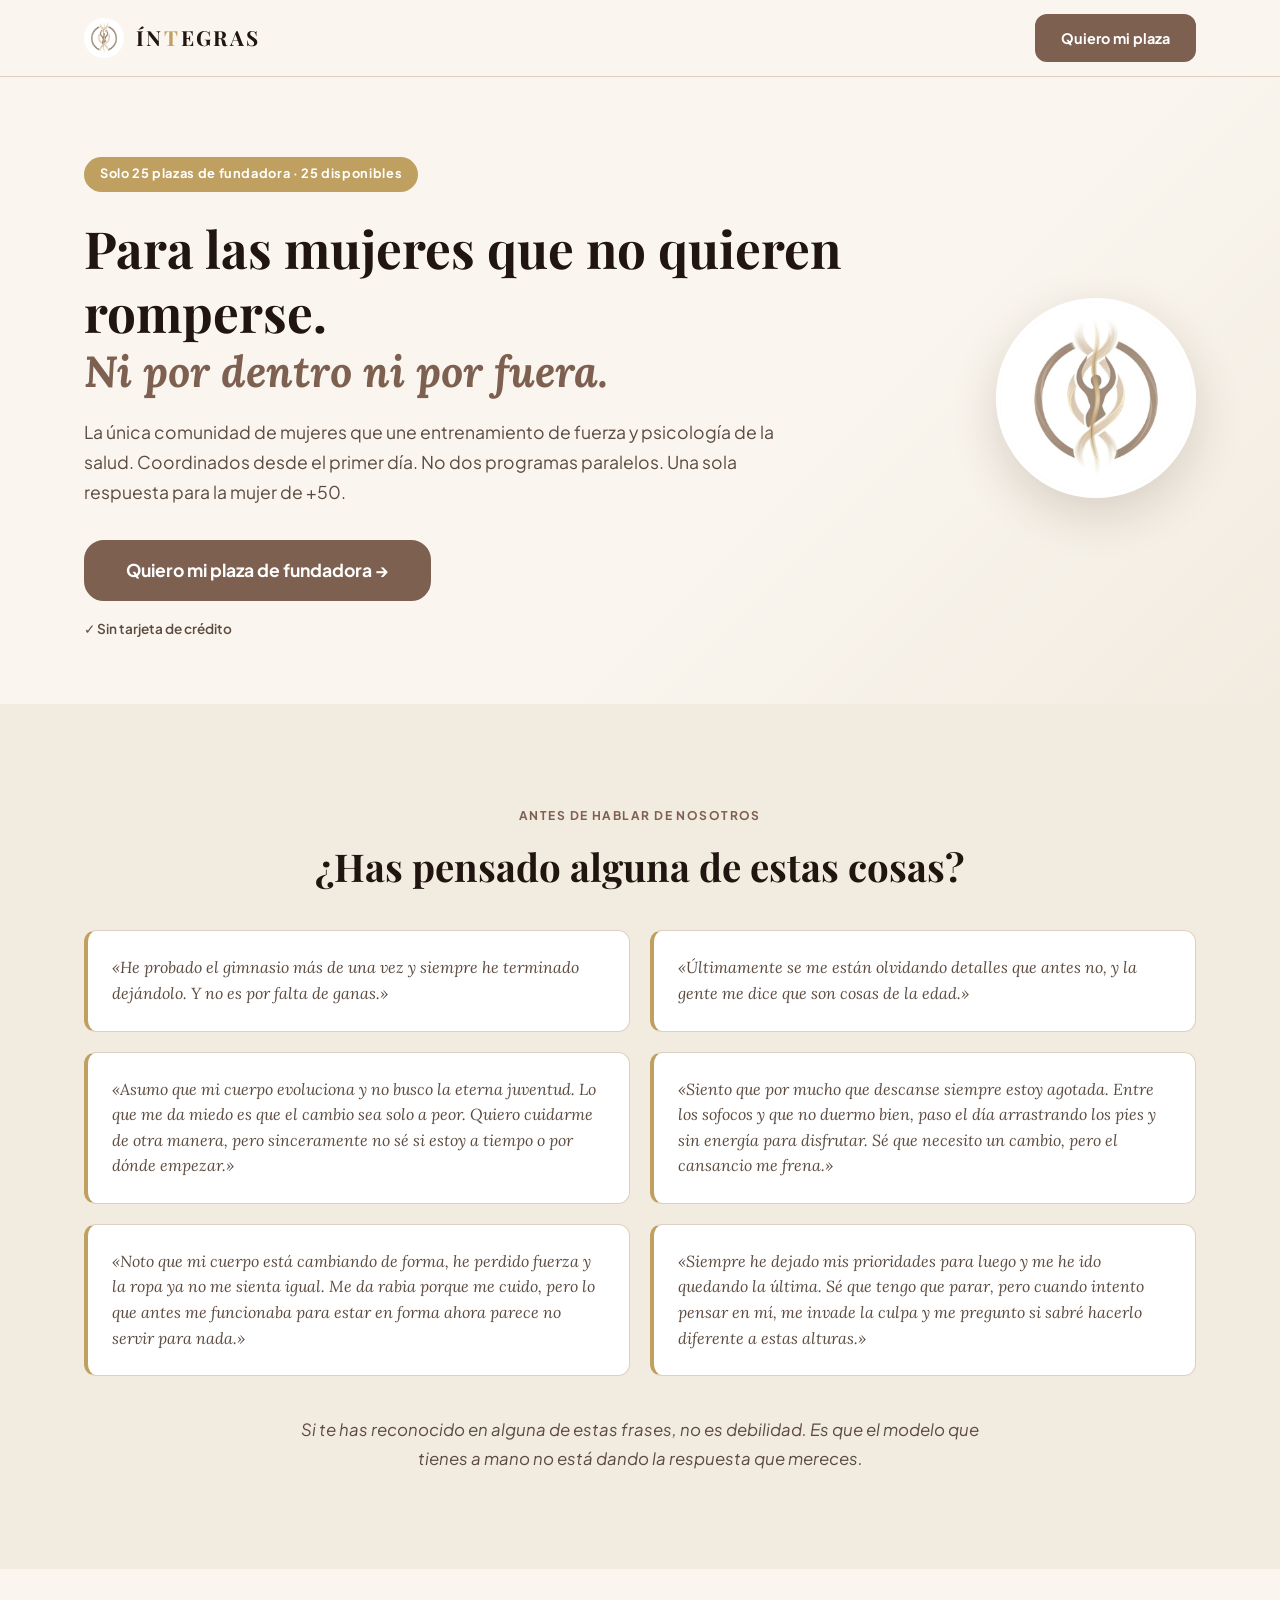
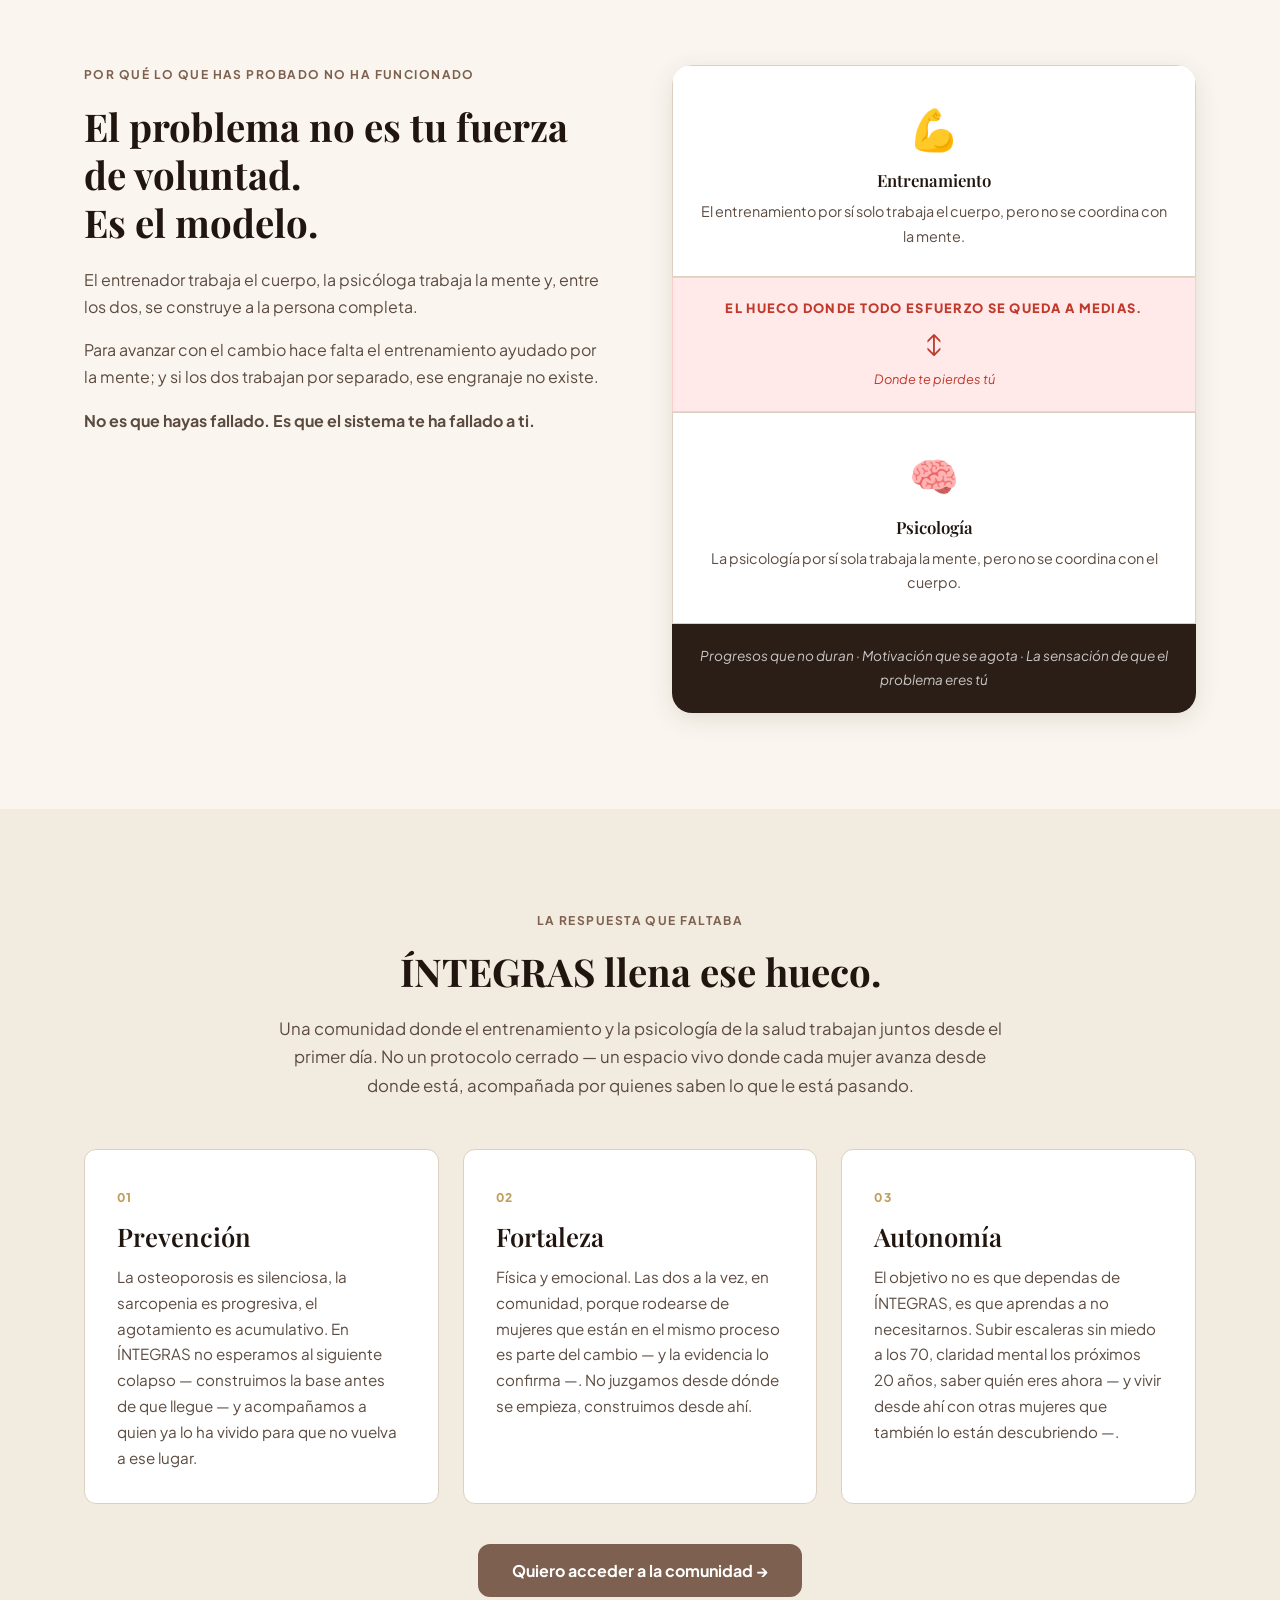
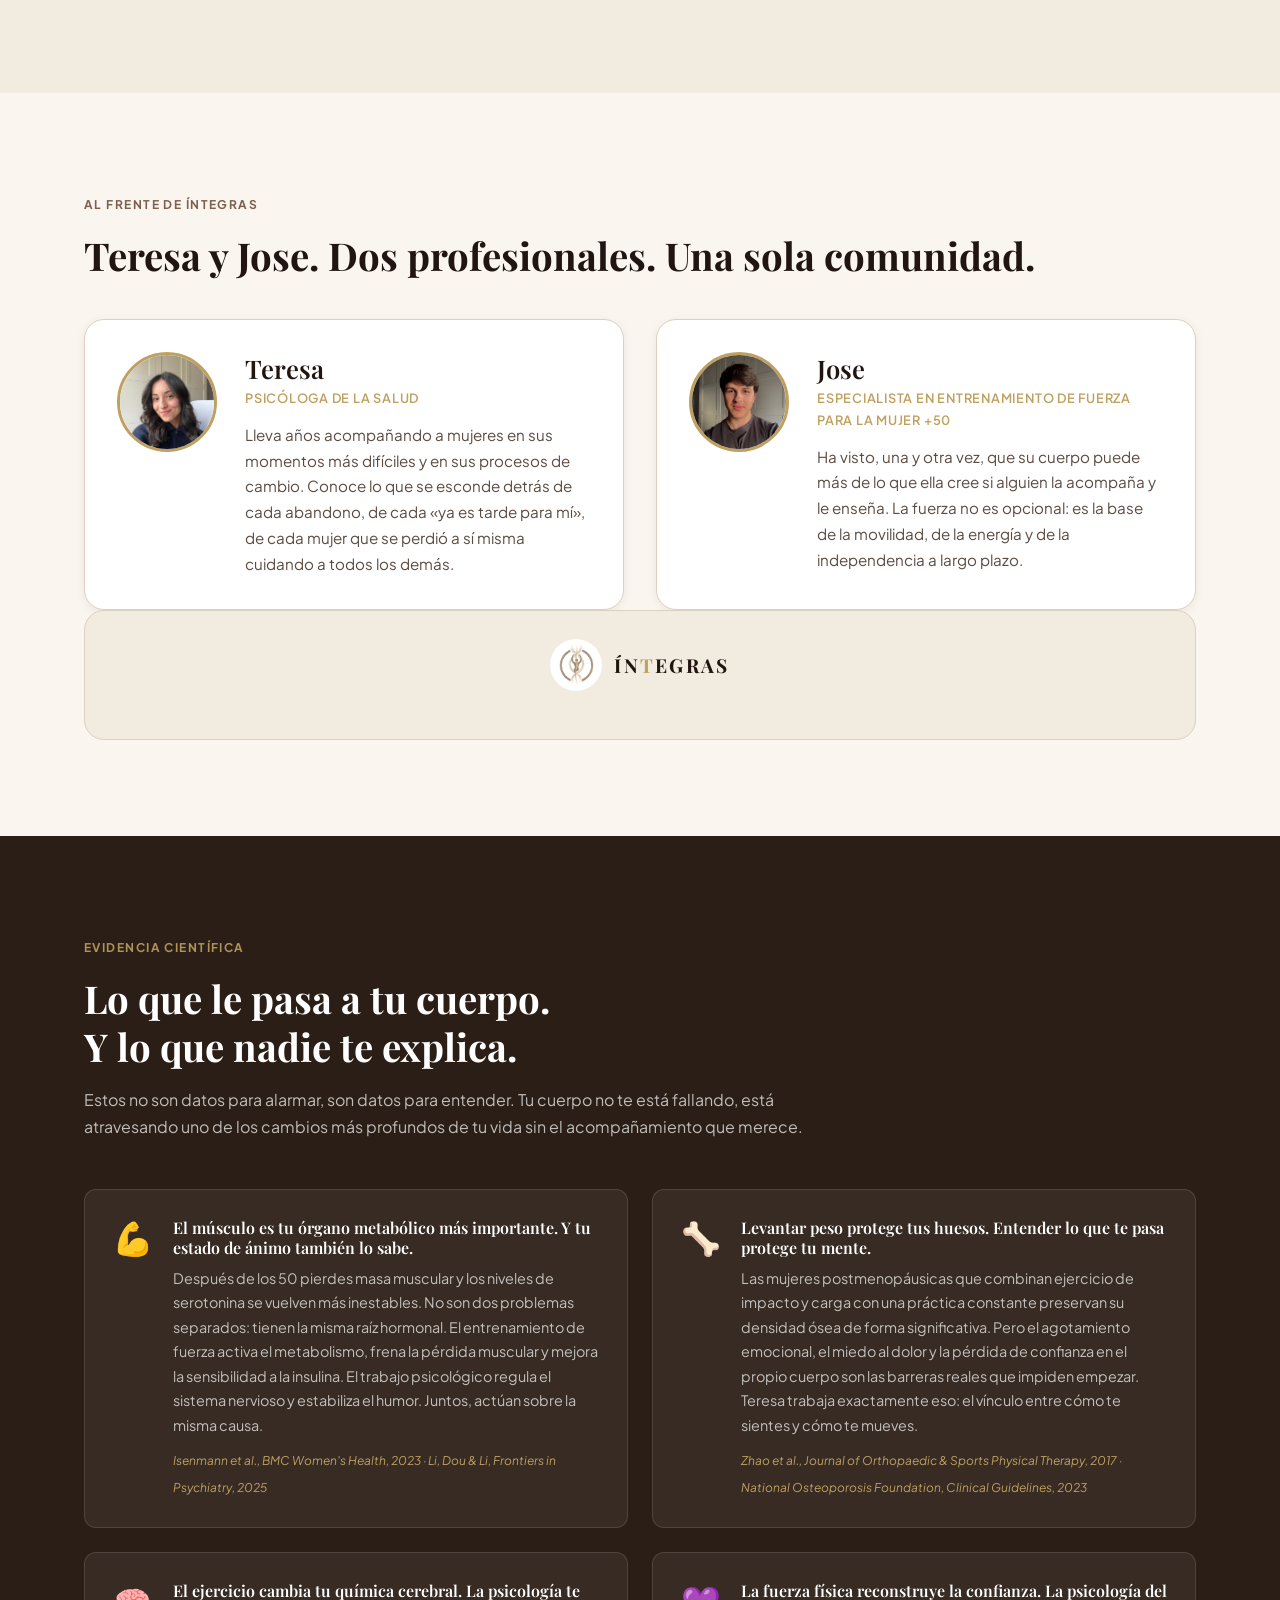
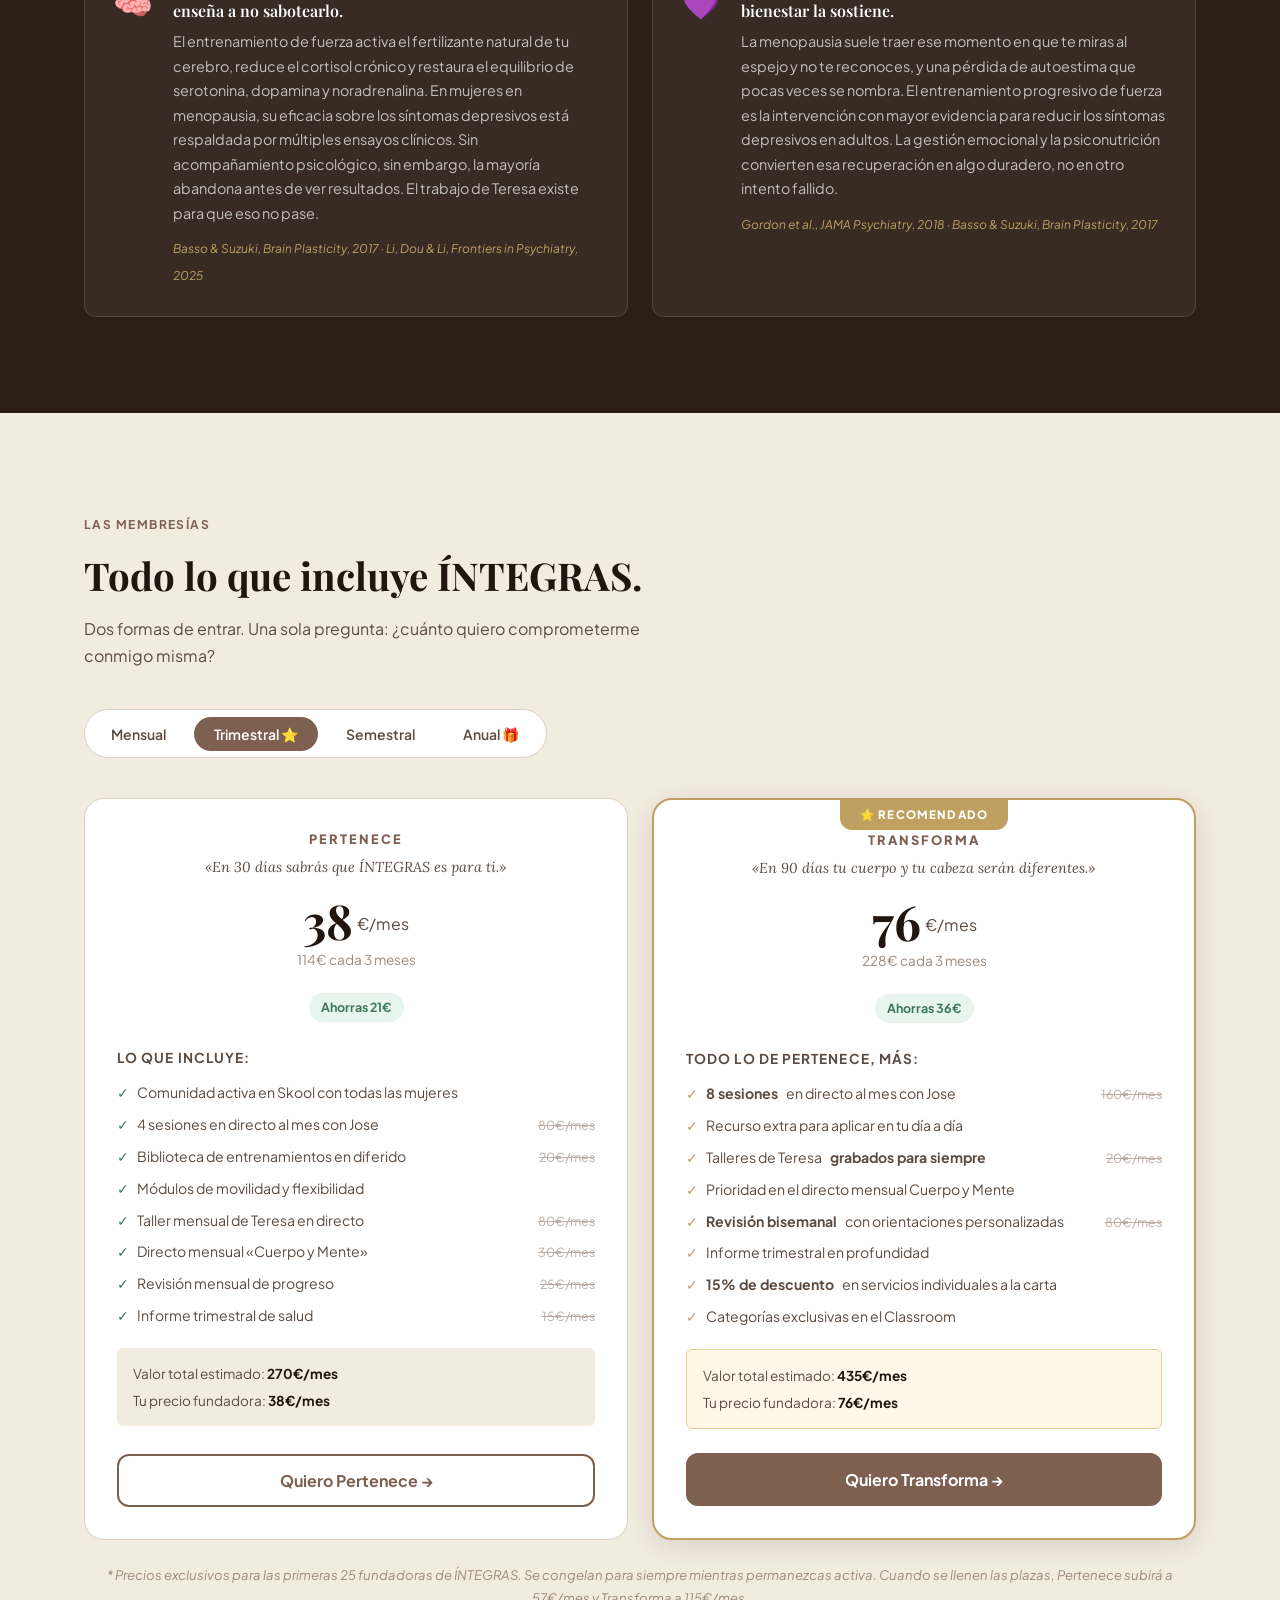
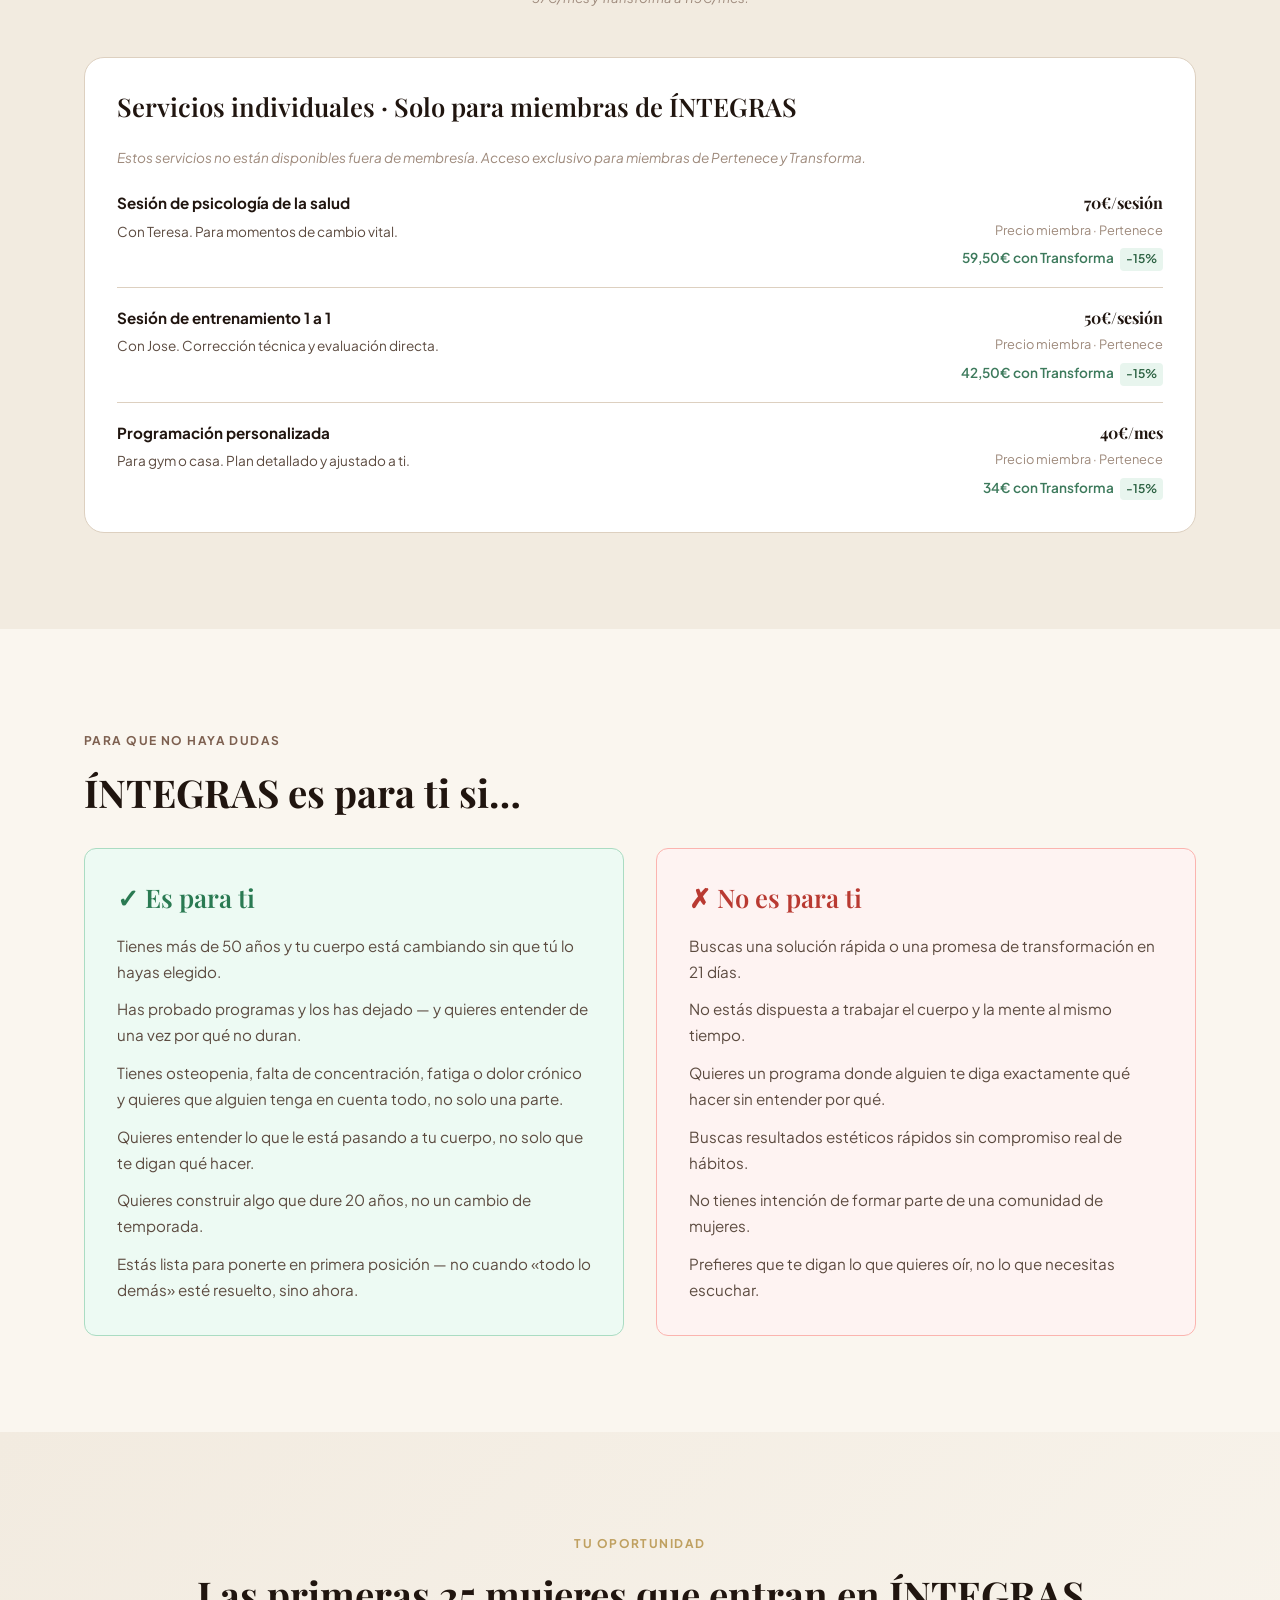
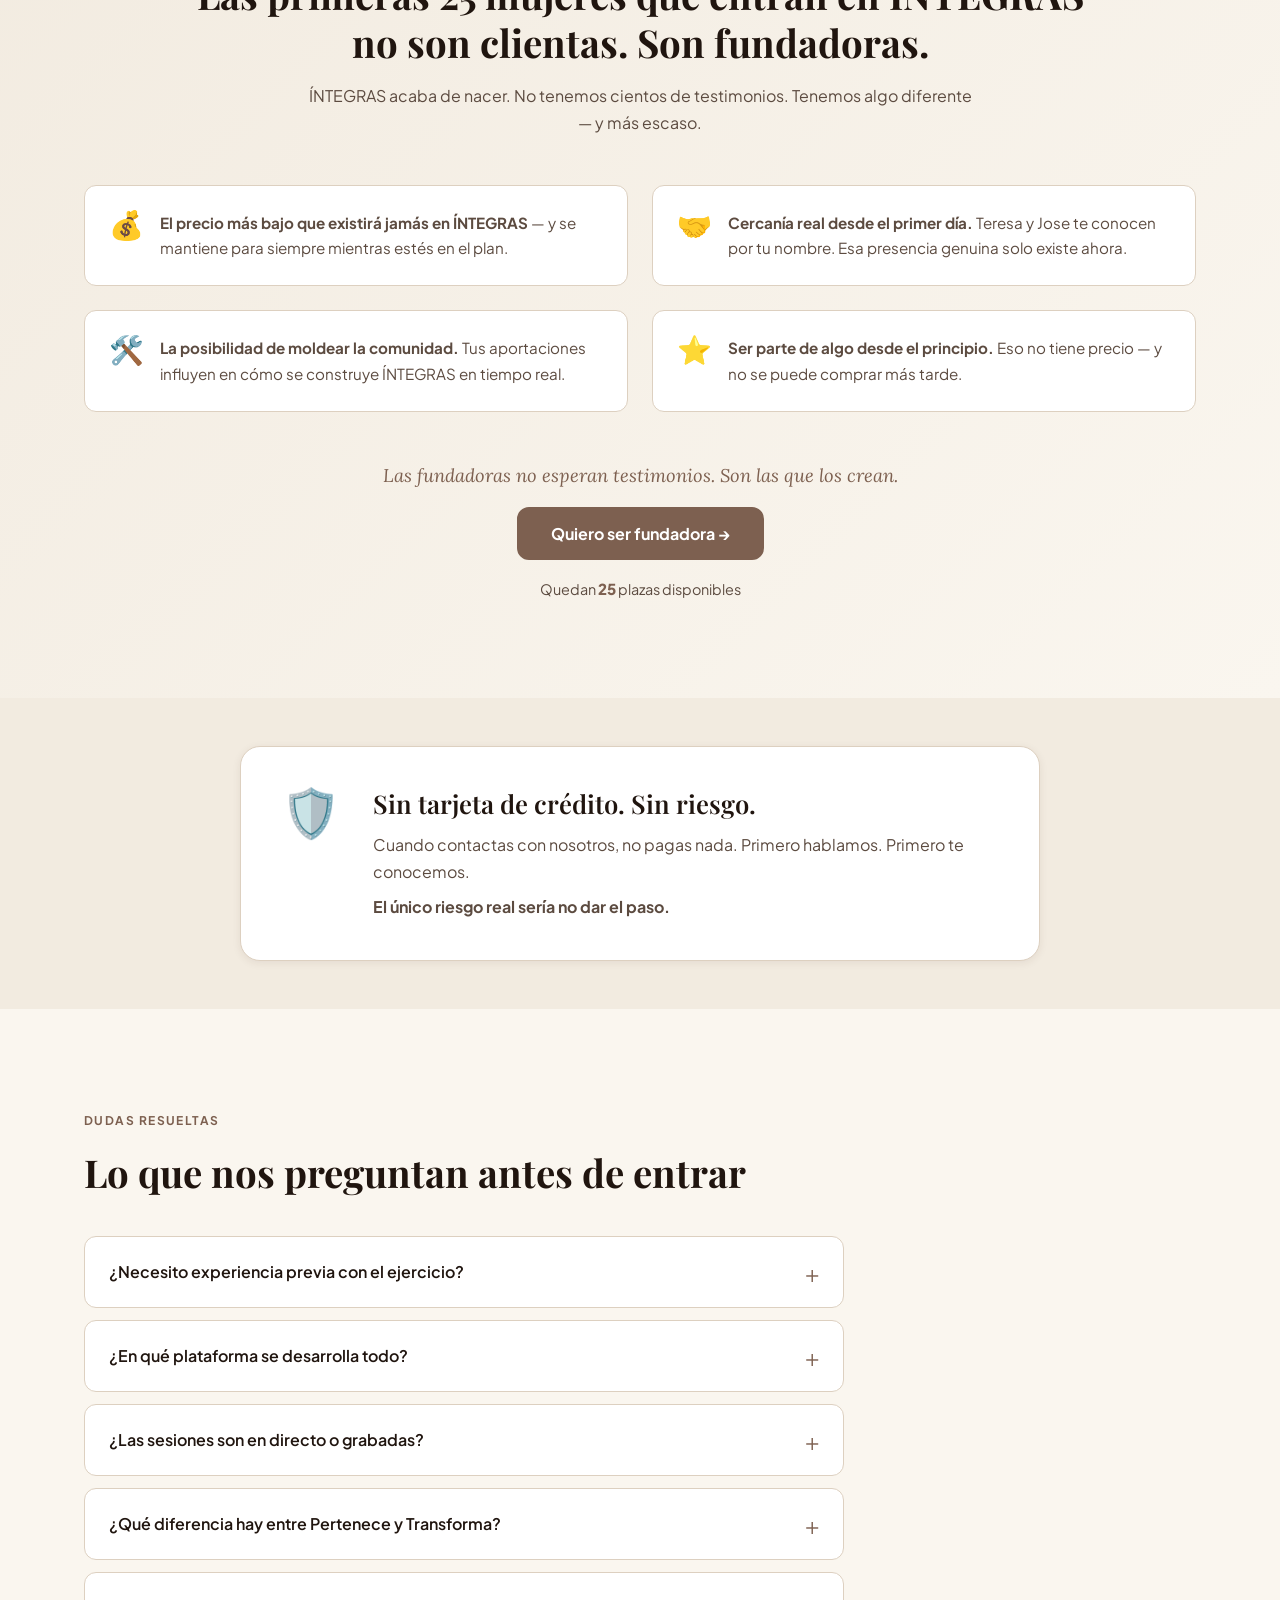
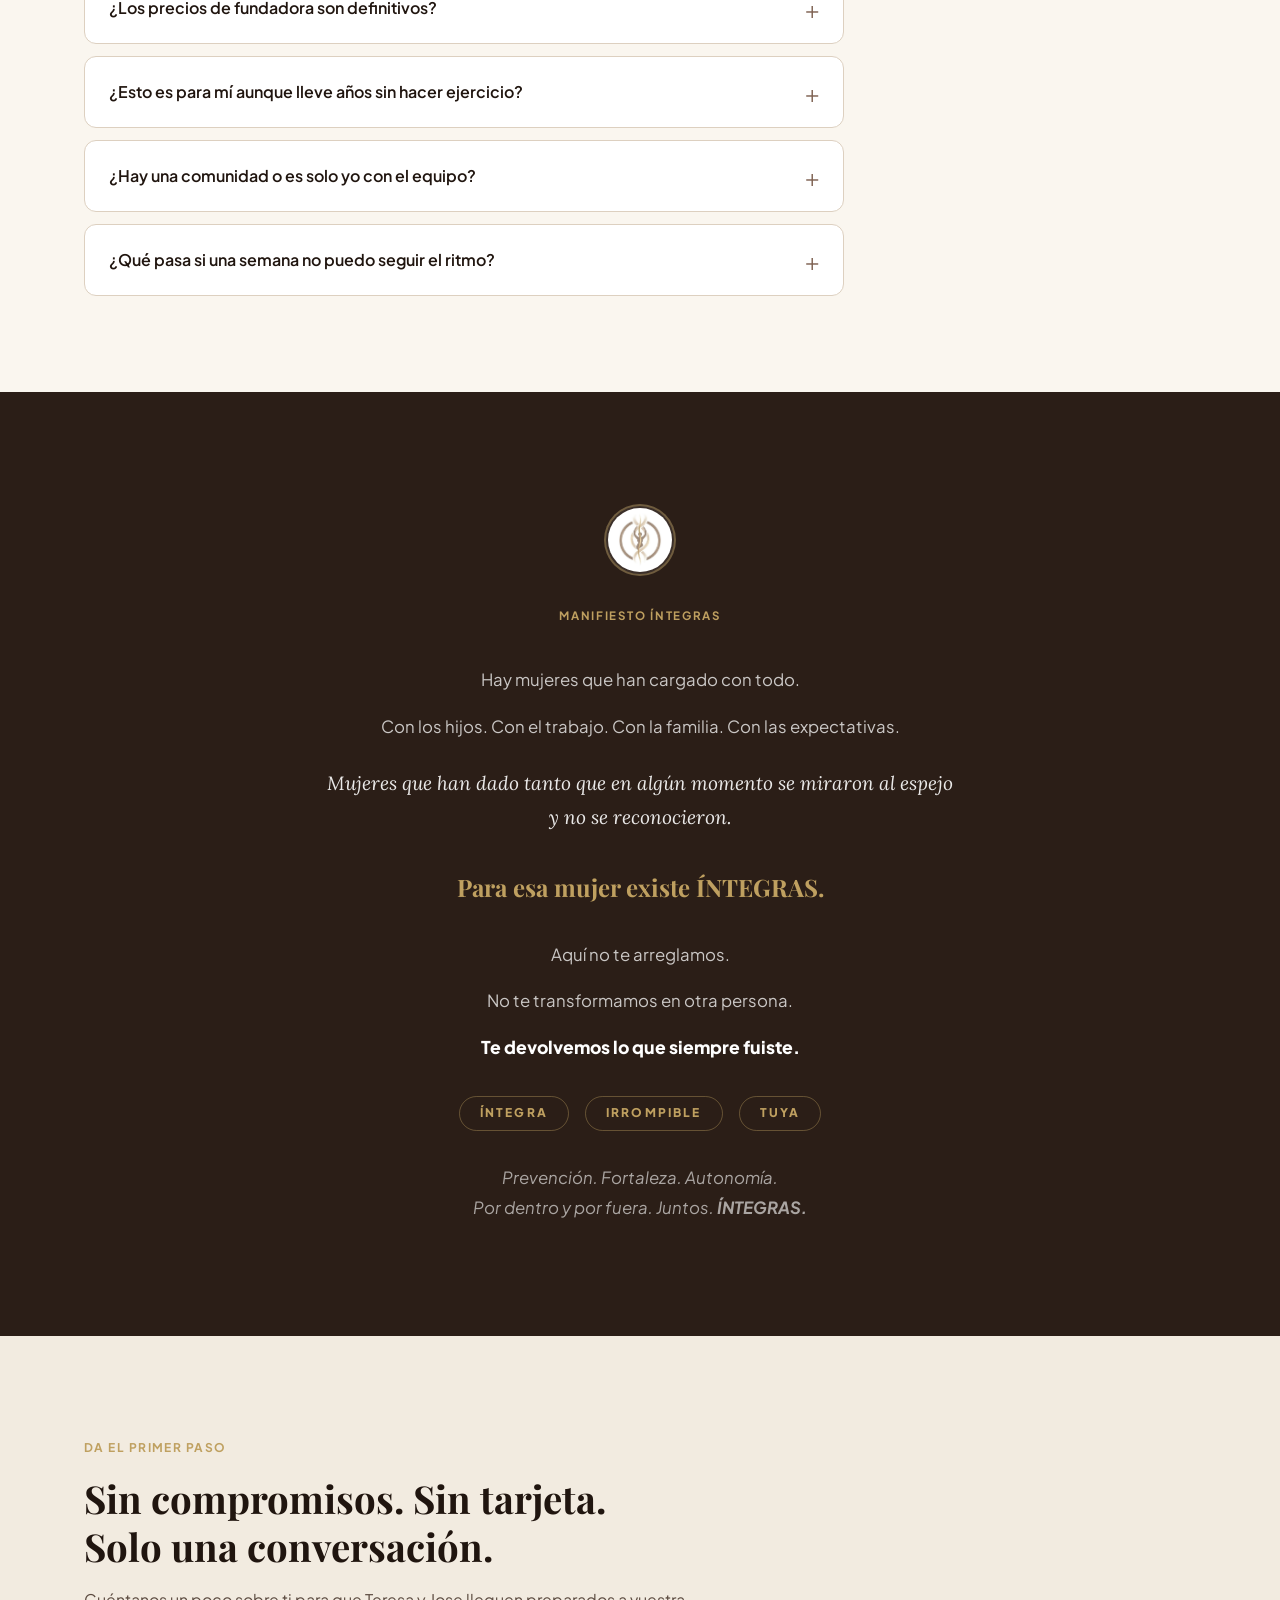
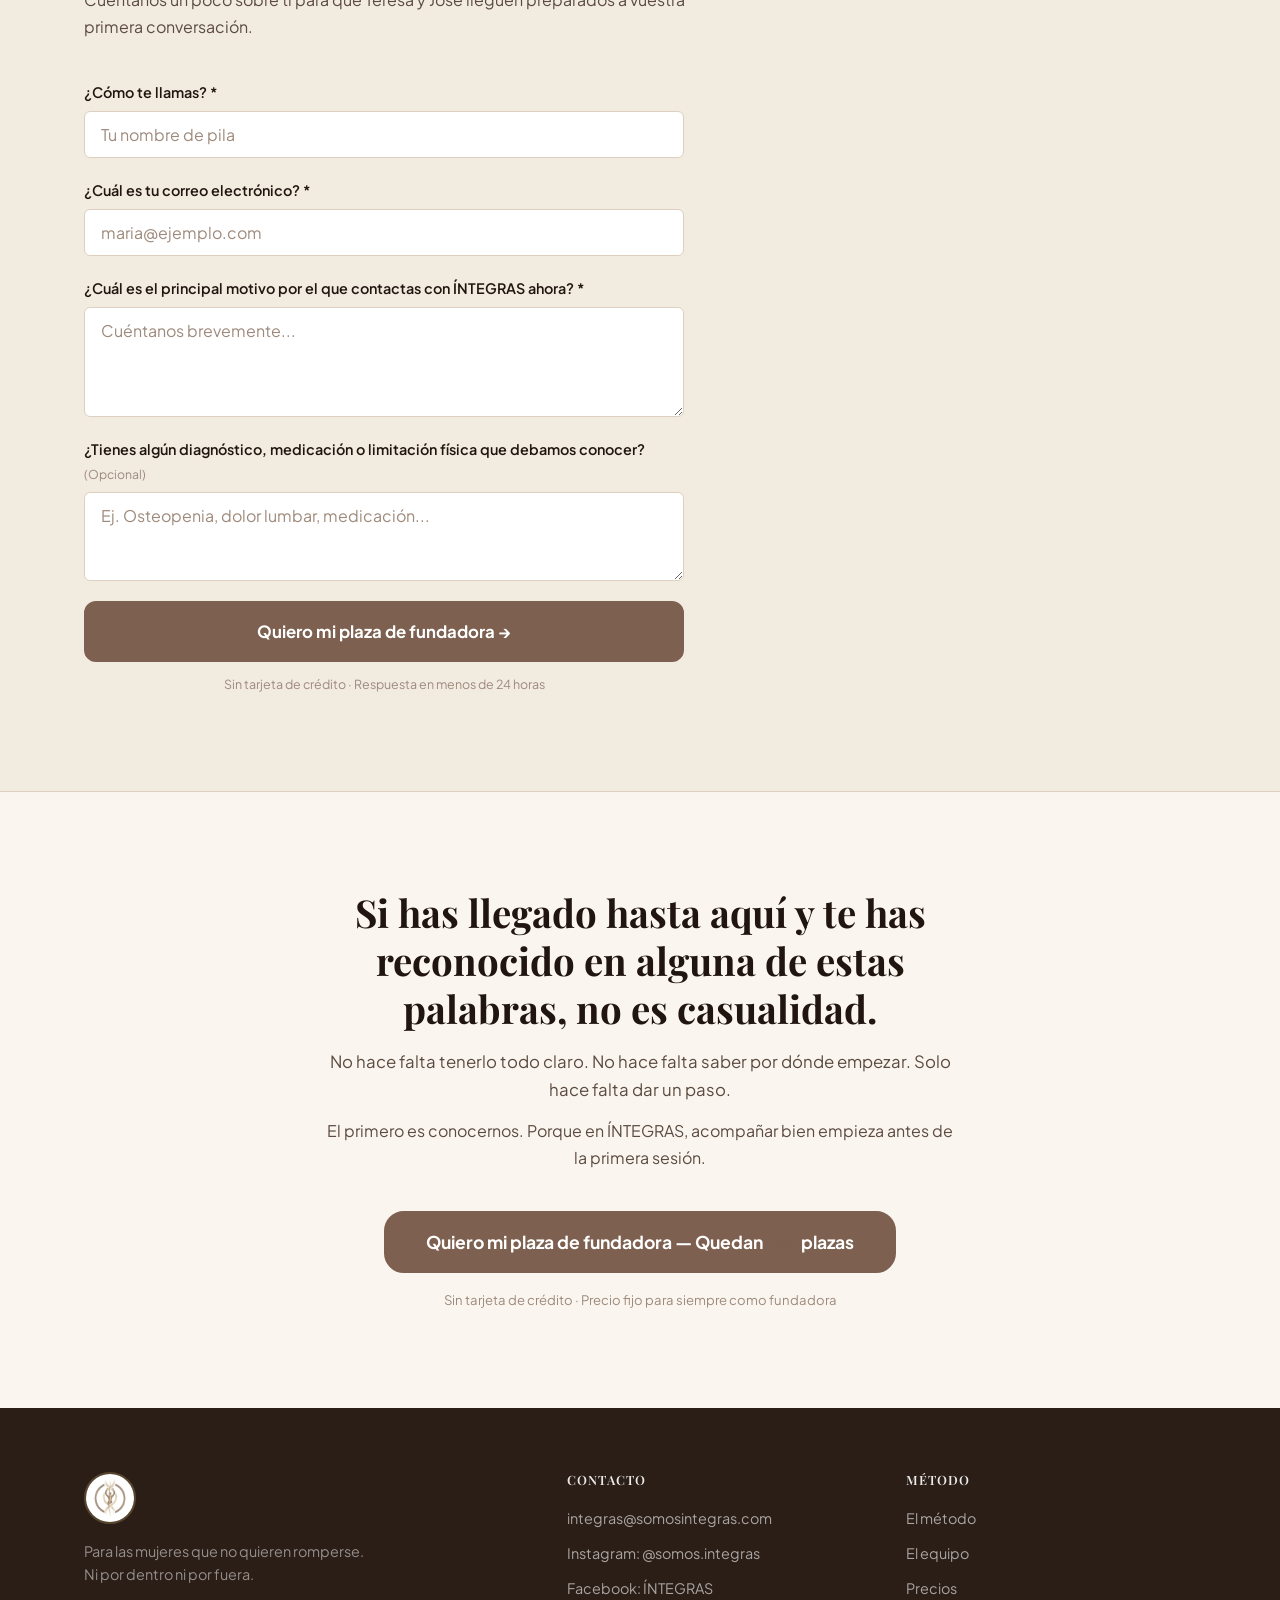
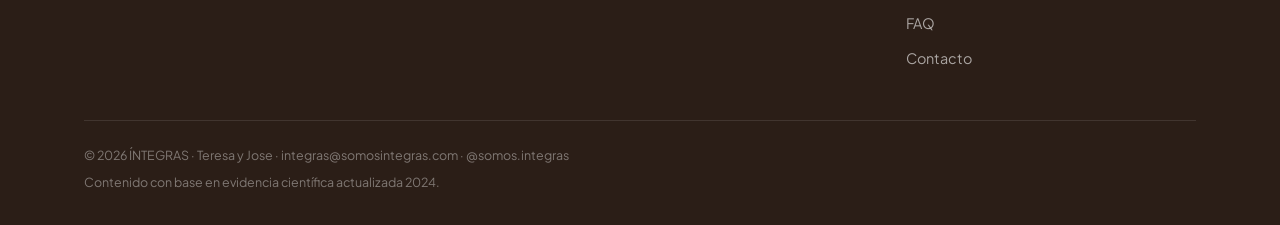
==== commit 6317aa8e: "feat: create landing page draft with hero, problem-solution sections, and team credentials" ====
--- a/html/index.html
+++ b/html/index.html
@@ -351,7 +351,6 @@
                     <p class="valor-titulo">Todo lo de Pertenece, más:</p>
                     <ul class="valor-lista">
                         <li><span class="ck plus">✓</span> <strong>8 sesiones</strong> en directo al mes con Jose <em class="val">160€/mes</em></li>
-                        <li><span class="ck plus">✓</span> Rutinas personalizadas para casa o gym <em class="val">30€/mes</em></li>
                         <li><span class="ck plus">✓</span> Recurso extra para aplicar en tu día a día</li>
                         <li><span class="ck plus">✓</span> Talleres de Teresa <strong>grabados para siempre</strong> <em class="val">20€/mes</em></li>
                         <li><span class="ck plus">✓</span> Prioridad en el directo mensual Cuerpo y Mente</li>
--- a/css/styles.css
+++ b/css/styles.css
@@ -202,6 +202,9 @@
     position: sticky;
     top: 0;
     z-index: 100;
+    width: 100%;
+    max-width: 100%;
+    overflow-x: hidden;
     background: rgba(250,246,239,.96);
     backdrop-filter: blur(8px);
     border-bottom: 1px solid var(--color-border);
@@ -338,7 +341,8 @@
 
 .voc-grid {
     display: grid;
-    grid-template-columns: repeat(auto-fit, minmax(280px, 1fr));
+    grid-template-columns: repeat(2, 1fr);
+    align-items: stretch;
     gap: 1.25rem;
     margin-bottom: 2.5rem;
 }
@@ -505,7 +509,7 @@
     display: grid;
     grid-template-columns: 1fr 1fr;
     gap: 2rem;
-    margin-bottom: 3rem;
+    margin-bottom: 0;
 }
 
 .equipo-card {
@@ -1225,6 +1229,56 @@
     font-size: .85em;
 }
 
+.plan-radio-group {
+    display: flex;
+    gap: .75rem;
+    margin-top: .4rem;
+    flex-wrap: wrap;
+}
+.plan-radio-option {
+    flex: 1;
+    min-width: 100px;
+    display: flex;
+    align-items: center;
+    gap: .5rem;
+    border: 2px solid #e5e0da;
+    border-radius: 10px;
+    padding: .65rem .9rem;
+    cursor: pointer;
+    transition: border-color .2s, background .2s;
+    background: #fff;
+}
+.plan-radio-option input[type="radio"] {
+    accent-color: var(--color-primary);
+    width: 16px;
+    height: 16px;
+    flex-shrink: 0;
+    margin: 0;
+    border: none;
+    box-shadow: none;
+}
+.plan-radio-option.selected {
+    border-color: var(--color-primary);
+    background: rgba(125,96,80,.06);
+}
+.plan-radio-option:hover {
+    border-color: var(--color-primary);
+}
+.plan-radio-label {
+    display: flex;
+    flex-direction: column;
+    line-height: 1.3;
+}
+.plan-radio-label strong {
+    font-size: .9rem;
+    color: var(--color-text-dark);
+}
+.plan-radio-label em {
+    font-style: normal;
+    font-size: .78rem;
+    color: var(--color-text-light);
+}
+
 .form-disclaim {
     font-size: .78rem;
     color: var(--color-text-light);
@@ -1285,6 +1339,9 @@
     background: var(--color-bg-dark);
     padding-block: 4rem 2rem;
     color: rgba(255,255,255,.7);
+    width: 100%;
+    max-width: 100%;
+    overflow-x: hidden;
 }
 
 .footer-grid {
@@ -1461,6 +1518,35 @@
         border-radius: var(--radius-sm);
         text-align: center;
     }
+
+    /* Carta servicios: apilar contenido en tablet estrecha */
+    .carta-item {
+        flex-wrap: wrap;
+    }
+    .carta-precios {
+        align-items: flex-start;
+        flex-basis: 100%;
+    }
+
+    /* Equipo card: reducir foto en tablet para que el texto tenga más espacio */
+    .equipo-card { gap: 1.25rem; }
+}
+
+@media (max-width: 768px) {
+    /* VOC grid: columna única en móvil */
+    .voc-grid {
+        grid-template-columns: 1fr;
+    }
+
+    /* Opciones de plan: apiladas en columna, ancho completo, fácil de pulsar */
+    .plan-radio-group {
+        flex-direction: column;
+        gap: 8px;
+    }
+    .plan-radio-option {
+        width: 100%;
+        min-height: 48px;
+    }
 }
 
 @media (max-width: 576px) {
@@ -1497,9 +1583,6 @@
     .hero { padding-block: 3rem 2rem; }
     .hero-sub { font-size: .95rem; max-width: 100%; }
     .urgency-pill { font-size: .75rem; }
-
-    /* VOC grid: forzar 1 columna (auto-fit puede vacilar en ~320px) */
-    .voc-grid { grid-template-columns: 1fr; }
 
     /* Selector de período: grilla 2×2 en vez de flex-wrap para alineación perfecta */
     .period-selector {
@@ -1561,6 +1644,28 @@
         max-width: 100%;
         padding: 2rem 1.25rem 2.5rem;
     }
+
+    /* Botones de plan: ancho completo para zona de toque cómoda */
+    .plan-card .btn-cta { width: 100%; }
+
+    /* Prevenir overflow en hijos flex/grid con contenido largo */
+    .dato-card > div,
+    .equipo-info,
+    .fi-item > p { min-width: 0; }
+
+    /* Diagrama: evitar que el texto largo desborde en pantallas estrechas */
+    .diagrama-resultado { word-break: break-word; }
+
+    /* Carta servicios: asegurar que el texto largo de precios no desborde */
+    .carta-precios { align-items: flex-start; max-width: 100%; }
+    .carta-desc-transforma,
+    .carta-desc-pertenece { word-break: break-word; }
+
+    /* Garantía: icono centrado verticalmente en pantallas muy estrechas */
+    .garantia-icon { font-size: 2.25rem; }
+
+    /* Fundadoras fi-item: texto no debe crear scroll horizontal */
+    .fi-item { word-break: break-word; }
 }
 
 /* --------------------------------------------------------------------------
@@ -1579,6 +1684,12 @@
 
     .faq-preg { font-size: .92rem; padding: 1rem 1.25rem; }
     .faq-resp-inner { padding: 0 1.25rem 1rem; font-size: .88rem; }
+
+    /* Samsung Galaxy S23 (360px) y dispositivos muy estrechos */
+    .equipo-foto { width: 80px; height: 80px; }
+    .equipo-card { padding: 1.25rem; gap: 1rem; }
+    .pilar-card { padding: 1.25rem; }
+    .pq-col { padding: 1rem; }
 }
 
 /* --------------------------------------------------------------------------
